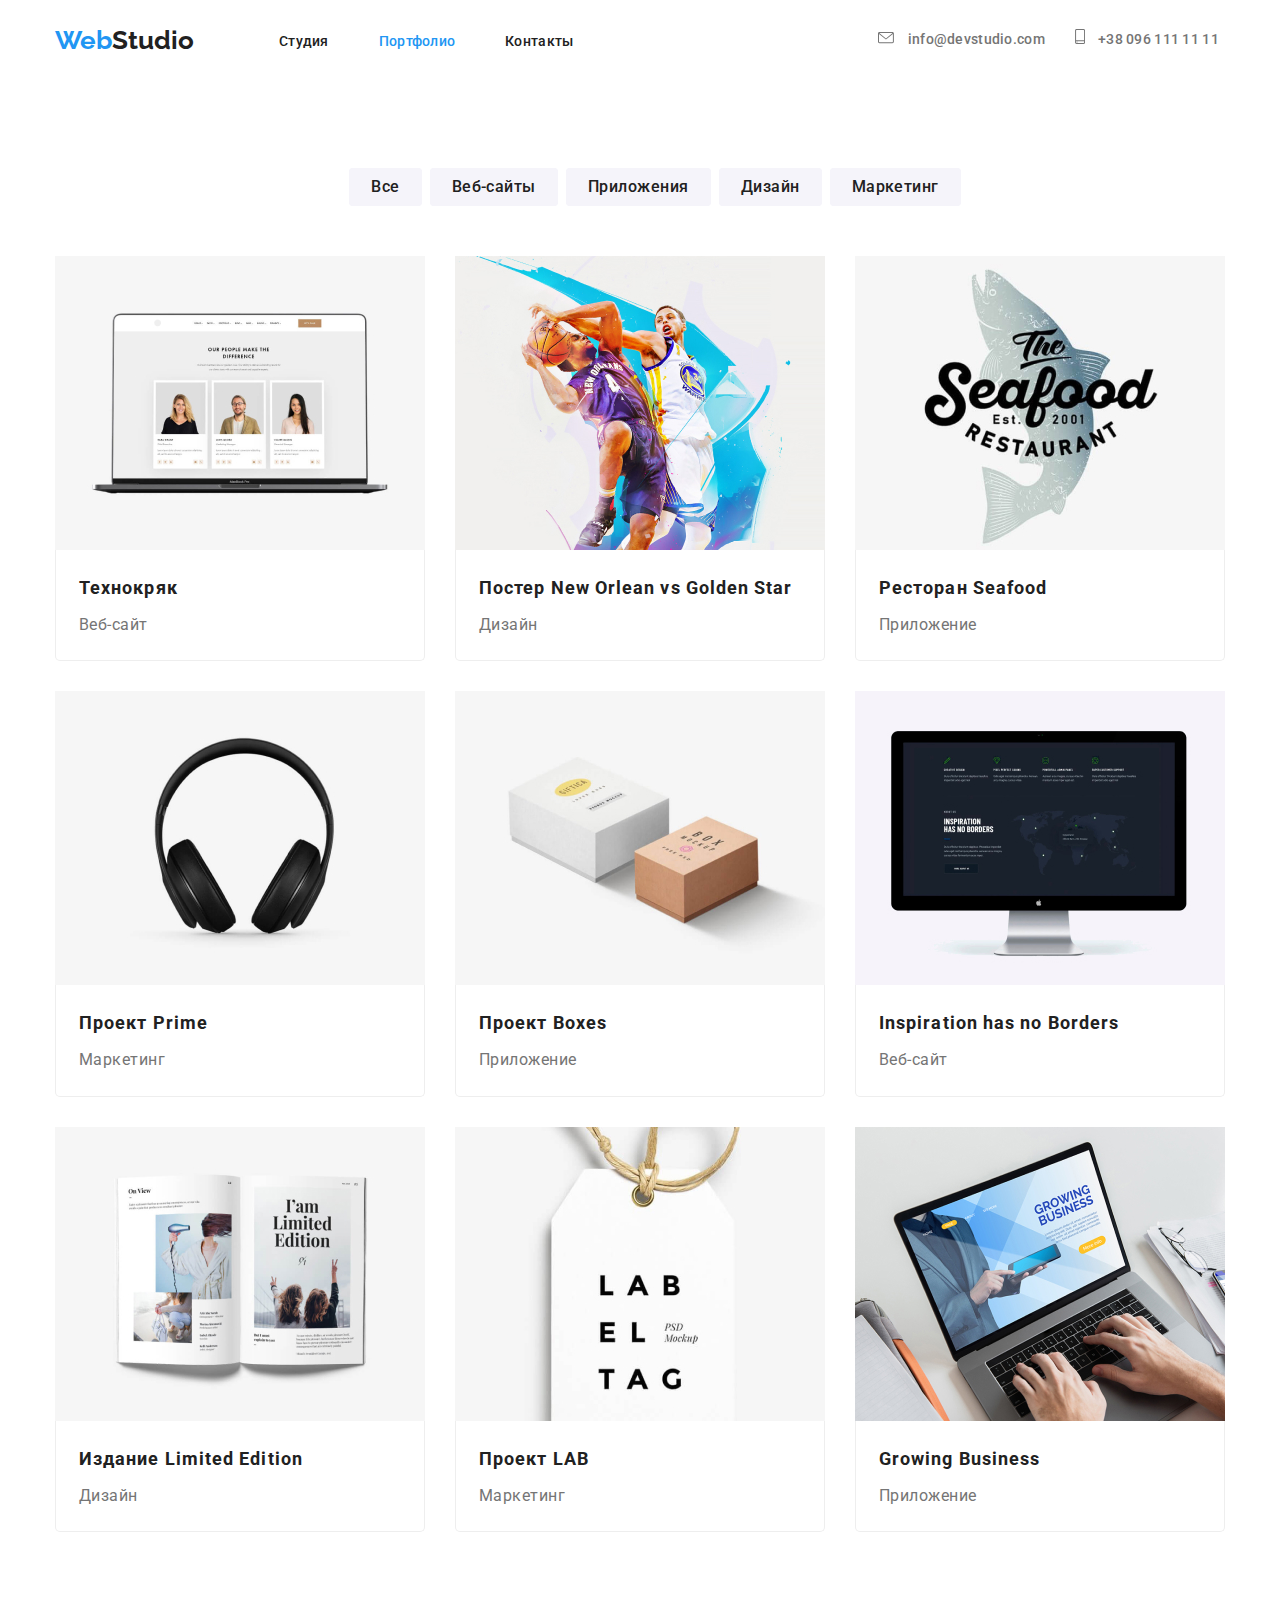
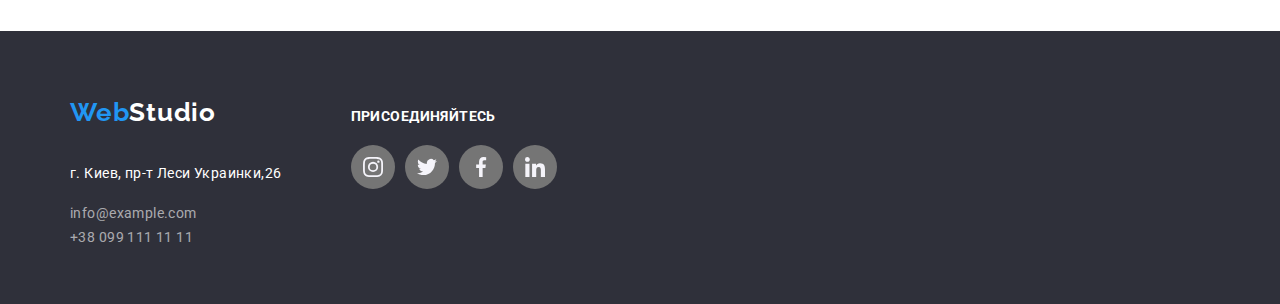
==== portfolio.html @ e66b0deb "Add files via upload" ====
<!DOCTYPE html>
<html lang="ru">
  <head>
    <meta charset="UTF-8" />
    <link rel="stylesheet" href="css/normalise.css" />
    <link rel="stylesheet" href="./css/style.css" />
    <meta name="viewport" content="width=device-width, initial-scale=1.0" />
    <title>WebStudio</title>
    <link
      href="https://fonts.googleapis.com/css2?family=Raleway:wght@700&family=Roboto:wght@500;700;900&display=swap"
      rel="stylesheet"
    />
  </head>

  <body>
    <header class="header container">
      <a class="logo" href="/"> <span class="web">Web</span>Studio </a>
      <nav>
        <ul class="nav-list-items">
          <li class="nav-element-1">
            <a class="nav-list" href="./index.html">Студия</a>
          </li>
          <li class="nav-element-2">
            <a class="nav-list-1" href="./portfolio.html">Портфолио</a>
          </li>
          <li class="nav-element-3">
            <a class="nav-list" href="">Контакты</a>
          </li>
        </ul>
      </nav>
      <ul class="contacts">
        <li class="contacts-element-1">
          <a class="info icon-mail" href="">
            <svg class="icon-mail" width="16" height="12">
              <use href="./images/sprite.svg#icon-mail"></use>
            </svg>
            info@devstudio.com</a
          >
        </li>
        <li class="contacts-element-2">
          <a class="info icon-smartphone" href="">
            <svg class="icon-smartphone" width="10" height="15">
              <use href="./images/sprite.svg#icon-smartphone"></use>
            </svg>
            +38 096 111 11 11</a
          >
        </li>
      </ul>
    </header>
    <main>
      <section class="section-portfolio">
        <div class="container-gallery">
          <h1 hidden>Галерея работ</h1>
          <ul class="filter-button-container">
            <li class="filter-button-item">
              <button class="filter-button" type="button">Все</button>
            </li>
            <li class="filter-button-item">
              <button class="filter-button" type="button">Веб-сайты</button>
            </li>
            <li class="filter-button-item">
              <button class="filter-button" type="button">Приложения</button>
            </li>
            <li class="filter-button-item">
              <button class="filter-button" type="button">Дизайн</button>
            </li>
            <li class="filter-button-item">
              <button class="filter-button" type="button">Маркетинг</button>
            </li>
          </ul>
          <ul class="gallery-list">
            <li class="list-work-item">
              <div class="img-gallery">
                <a class="link-work-element" href="">
                  <img
                    class="img-work-element"
                    src="./images-2/port-0.jpg"
                    alt="Технокряк"
                    width="370"
                  />
                  <div class="gallery-element">
                    <h2 class="list-work-name">Технокряк</h2>
                    <p class="list-work-type">Веб-сайт</p>
                  </div>
                </a>
              </div>

              <!--<p class="list-work-text">
                      Технокряк это современная площадка распространения
                      коронавируса. Компании используют эту платформу для
                      цифрового шпионажа и атак на защищённые сервера
                      конкурентов.
                    </p>-->
            </li>
            <li class="list-work-item">
              <div class="img-gallery">
                <a class="link-work-element" href="">
                  <img
                    class="img-work-element"
                    src="./images-2/port-1.jpg"
                    alt="Постер New Orlean vs Golden Star"
                    width="370"
                    height="294"
                  />
                  <div class="gallery-element">
                    <h2 class="list-work-name">
                      Постер New Orlean vs Golden Star
                    </h2>
                    <p class="list-work-type">Дизайн</p>
                  </div>
                </a>
              </div>
            </li>
            <li class="list-work-item">
              <div class="img-gallery">
                <a class="link-work-element" href="">
                  <img
                    class="img-work-element"
                    src="./images-2/port-2.jpg"
                    alt="Ресторан Seafood"
                    width="370"
                  />
                  <div class="gallery-element">
                    <h2 class="list-work-name">Ресторан Seafood</h2>
                    <p class="list-work-type">Приложение</p>
                  </div>
                </a>
              </div>
            </li>
            <li class="list-work-item">
              <div class="img-gallery">
                <a class="link-work-element" href="">
                  <img
                    class="img-work-element"
                    src="./images-2/port-3.jpg"
                    alt="Проект Prime"
                    width="370"
                  />
                  <div class="gallery-element">
                    <h2 class="list-work-name">Проект Prime</h2>
                    <p class="list-work-type">Маркетинг</p>
                  </div>
                </a>
              </div>
            </li>
            <li class="list-work-item">
              <div class="img-gallery">
                <a class="link-work-element" href="">
                  <img
                    class="img-work-element"
                    src="./images-2/port-4.jpg"
                    alt="Проект Boxes"
                    width="370"
                  />
                  <div class="gallery-element">
                    <h2 class="list-work-name">Проект Boxes</h2>
                    <p class="list-work-type">Приложение</p>
                  </div>
                </a>
              </div>
            </li>
            <li class="list-work-item">
              <div class="img-gallery">
                <a class="link-work-element" href="">
                  <img
                    class="img-work-element"
                    src="./images-2/port-5.jpg"
                    alt="Inspiration has no Borders"
                    width="370"
                  />
                  <div class="gallery-element">
                    <h2 class="list-work-name" lang="en">
                      Inspiration has no Borders
                    </h2>
                    <p class="list-work-type">Веб-сайт</p>
                  </div>
                </a>
              </div>
            </li>
            <li class="list-work-item">
              <div class="img-gallery">
                <a class="link-work-element" href="">
                  <img
                    class="img-work-element"
                    src="./images-2/port-6.jpg"
                    alt="Издание Limited Edition"
                    width="370"
                  />
                  <div class="gallery-element">
                    <h2 class="list-work-name">Издание Limited Edition</h2>
                    <p class="list-work-type">Дизайн</p>
                  </div>
                </a>
              </div>
            </li>
            <li class="list-work-item">
              <div class="img-gallery">
                <a class="link-work-element" href="">
                  <img
                    class="img-work-element"
                    src="./images-2/port-7.jpg"
                    alt="Проект LAB"
                    width="370"
                  />
                  <div class="gallery-element">
                    <h2 class="list-work-name">Проект LAB</h2>
                    <p class="list-work-type">Маркетинг</p>
                  </div>
                </a>
              </div>
            </li>
            <li class="list-work-item">
              <div class="img-gallery">
                <a class="link-work-element" href="">
                  <img
                    class="img-work-element"
                    src="./images-2/port-8.jpg"
                    alt="Growing Business"
                    width="370"
                  />
                  <div class="gallery-element">
                    <h2 class="list-work-name" lang="en">Growing Business</h2>
                    <p class="list-work-type">Приложение</p>
                  </div>
                </a>
              </div>
            </li>
          </ul>
        </div>
      </section>
    </main>
    <footer class="background-footer">
      <div class="container-footer">
        <div class="address-item">
          <a class="logo-2" href="./index.html">
            <span class="web">Web</span>Studio
          </a>
          <address class="address-block">
            <p class="address">г. Киев, пр-т Леси Украинки,26</p>
            <ul class="contacts-footer-conteiner">
              <li><a class="contacts" href=""> info@example.com</a></li>
              <li><a class="contacts" href=""> +38 099 111 11 11</a></li>
            </ul>
          </address>
        </div>
        <div class="social-link-container">
          <b class="join-in">Присоединяйтесь</b>
          <!--Hero секция-->
          <ul class="social-link-list">
            <li class="active-social-link-footer">
              <a
                class="footer-social-link"
                href=""
                aria-label="Ссылка на Instagram"
              >
                <svg class="icon-footer">
                  <use href="./images/sprite.svg#icon-instagram"></use>
                </svg>
              </a>
            </li>
            <li class="active-social-link-footer">
              <a
                class="footer-social-link"
                href=""
                aria-label="Ссылка на Twitter"
              >
                <svg class="icon-footer">
                  <use href="./images/sprite.svg#icon-twitter"></use>
                </svg>
              </a>
            </li>
            <li class="active-social-link-footer">
              <a
                class="footer-social-link"
                href=""
                aria-label="Ссылка на Facebook"
              >
                <svg class="icon-footer">
                  <use href="./images/sprite.svg#icon-facebook"></use>
                </svg>
              </a>
            </li>
            <li class="active-social-link-footer">
              <a
                class="footer-social-link"
                href=""
                aria-label="Ссылка на LinkedIn"
                ><svg class="icon-footer">
                  <use href="./images/sprite.svg#icon-linkedin"></use>
                </svg>
              </a>
            </li>
          </ul>
        </div>
      </div>
    </footer>
  </body>
</html>
---- css/normalise.css ----
/ *! normalize.css v8.0.1 | MIT Лицензия | github.com/necolas/normalize.css * /

/ * Документ
   ================================================== ======================== * /

/ **
 * 1. Исправьте высоту строки во всех браузерах.
 * 2. Запрет на изменение размера шрифта после изменения ориентации в iOS.
 * /

html {
  высота строки: 1,15; / * 1 * /
  -webkit-text-size-Adjust: 100%; / * 2 * /
}

/ * Разделы
   ================================================== ======================== * /

/ **
 * Удалите поля во всех браузерах.
 * /

тело {
  поле: 0;
}

/ **
 * Визуально отображать элемент `main` в IE.
 * /

основной {
  дисплей: блок;
}

/ **
 * Исправьте размер шрифта и поля для элементов `h1` в разделе` и
 контексты * article` в Chrome, Firefox и Safari.
 * /

h1 {
  размер шрифта: 2em;
  маржа: 0,67em 0;
}

/ * Группировка контента
   ================================================== ======================== * /

/ **
 * 1. Добавьте правильный размер окна в Firefox.
 * 2. Показать переполнение в Edge и IE.
 * /

час {
  размер блока: блок содержимого; / * 1 * /
  высота: 0; / * 1 * /
  переполнение: видимое; / * 2 * /
}

/ **
 * 1. Исправьте наследование и масштабирование размера шрифта во всех браузерах.
 * 2. Исправьте нечетный размер шрифта `em` во всех браузерах.
 * /

до {
  семейство шрифтов: monospace, monospace; / * 1 * /
  размер шрифта: 1em; / * 2 * /
}

/ * Семантика текстового уровня
   ================================================== ======================== * /

/ **
 * Удалить серый фон на активных ссылках в IE 10.
 * /

{
  цвет фона: прозрачный;
}

/ **
 * 1. Снимите нижнюю границу в Chrome 57-
 * 2. Добавьте правильное оформление текста в Chrome, Edge, IE, Opera и Safari.
 * /

abbr [title] {
  граница снизу: нет; / * 1 * /
  текстовое оформление: подчеркивание; / * 2 * /
  текстовое оформление: подчеркнуто пунктирной; / * 2 * /
}

/ **
 * Добавьте правильный вес шрифта в Chrome, Edge и Safari.
 * /

б,
сильный {
  Вес шрифта: смелее;
}

/ **
 * 1. Исправьте наследование и масштабирование размера шрифта во всех браузерах.
 * 2. Исправьте нечетный размер шрифта `em` во всех браузерах.
 * /

код,
KBD,
образец {
  семейство шрифтов: monospace, monospace; / * 1 * /
  размер шрифта: 1em; / * 2 * /
}

/ **
 * Добавьте правильный размер шрифта во всех браузерах.
 * /

маленький {
  размер шрифта: 80%;
}

/ **
 * Не допускайте, чтобы элементы `sub` и` sup` влияли на высоту строки в
 * все браузеры.
 * /

к югу,
sup {
  размер шрифта: 75%;
  высота строки: 0;
  положение: относительное;
  выравнивание по вертикали: базовая линия;
}

sub {
  низ: -0,25ем;
}

sup {
  верх: -0,5em;
}

/ * Встроенный контент
   ================================================== ======================== * /

/ **
 * Убрать границу с изображениями внутри ссылок в IE 10.
 * /

img {
  стиль границы: нет;
}

/ * Формы
   ================================================== ======================== * /

/ **
 * 1. Изменить стили шрифта во всех браузерах.
 * 2. Удалите поля в Firefox и Safari.
 * /

кнопка,
вход,
OPTGROUP,
Выбрать,
textarea {
  семейство шрифтов: наследовать; / * 1 * /
  размер шрифта: 100%; / * 1 * /
  высота строки: 1,15; / * 1 * /
  поле: 0; / * 2 * /
}

/ **
 * Показать переполнение в IE.
 * 1. Показать переполнение в Edge.
 * /

кнопка,
вход {/ * 1 * /
  переполнение: видимое;
}

/ **
 * Убрать наследование преобразования текста в Edge, Firefox и IE.
 * 1. Убрать наследование преобразования текста в Firefox.
 * /

кнопка,
выберите {/ * 1 * /
  преобразование текста: нет;
}

/ **
 * Исправьте невозможность стилизовать кликабельные типы в iOS и Safari.
 * /

кнопка,
[Тип = "кнопка"],
[Тип = "сброс"],
[type = "submit"] {
  -webkit-внешний вид: кнопка;
}

/ **
 * Удалите внутреннюю границу и отступы в Firefox.
 * /

Кнопка :: - Мос-фокус-внутренний,
[Тип = "кнопка"] :: - Мос-фокус-внутренний,
[Тип = "сброс"] :: - Мос-фокус-внутренний,
[type = "submit"] :: - moz-focus-inner {
  стиль границы: нет;
  отступы: 0;
}

/ **
 * Восстановите стили фокуса, не заданные предыдущим правилом.
 * /

Кнопка: -moz-focusring,
[Тип = "кнопка"]: - Мос-focusring,
[Тип = "сброс"]: - Мос-focusring,
[type = "submit"]: - moz-focusring {
  контур: 1px пунктирный ButtonText;
}

/ **
 * Исправьте отступы в Firefox.
 * /

fieldset {
  набивка: 0,35em 0,75em 0,625em;
}

/ **
 * 1. Исправьте перенос текста в Edge и IE.
 * 2. Исправьте наследование цвета от элементов `fieldset` в IE.
 * 3. Удалите отступы, чтобы разработчики не были пойманы, когда они обнуляют
 * `fieldset` элементы во всех браузерах.
 * /

легенда {
  размер коробки: бордюр; / * 1 * /
  цвет: наследовать; / * 2 * /
  дисплей: стол; / * 1 * /
  максимальная ширина: 100%; / * 1 * /
  отступы: 0; / * 3 * /
  пустое пространство: нормальное; / * 1 * /
}

/ **
 * Добавьте правильное вертикальное выравнивание в Chrome, Firefox и Opera.
 * /

прогресс {
  выравнивание по вертикали: базовая линия;
}

/ **
 * Удалите вертикальную полосу прокрутки по умолчанию в IE 10+.
 * /

textarea {
  переполнение: авто;
}

/ **
 * 1. Добавьте правильный размер окна в IE 10.
 * 2. Удалите отступы в IE 10.
 * /

[Тип = "флажок"],
[type = "radio"] {
  размер коробки: бордюр; / * 1 * /
  отступы: 0; / * 2 * /
}

/ **
 * Исправьте стиль курсора кнопок увеличения и уменьшения в Chrome.
 * /

[= Типа "число"] :: - WebKit-внутренн-спин-кнопка,
[type = "number"] :: - webkit-external-spin-button {
  высота: авто;
}

/ **
 * 1. Исправьте странный вид в Chrome и Safari.
 * 2. Исправьте стиль контура в Safari.
 * /

[type = "search"] {
  -webkit-внешний вид: текстовое поле; / * 1 * /
  смещение контура: -2px; / * 2 * /
}

/ **
 * Удалите внутренние отступы в Chrome и Safari на macOS.
 * /

[type = "search"] :: - webkit-search-украшение {
  внешний вид: нет;
}

/ **
 * 1. Исправьте невозможность стилизовать кликабельные типы в iOS и Safari.
 * 2. Измените свойства шрифта на «наследовать» в Safari.
 * /

:: - webkit-file-upload-button {
  -webkit-внешний вид: кнопка; / * 1 * /
  шрифт: наследовать; / * 2 * /
}

/ * Интерактивный
   ================================================== ======================== * /

/ *
 * Добавьте правильное отображение в Edge, IE 10+ и Firefox.
 * /

подробности {
  дисплей: блок;
}

/ *
 * Добавьте правильный дисплей во всех браузерах.
 * /

резюме {
  дисплей: элемент списка;
}

/ * Разное
   ================================================== ======================== * /

/ **
 * Добавьте правильный дисплей в IE 10+.
 * /

шаблон {
  дисплей: нет;
}

/ **
 * Добавьте правильный дисплей в IE 10.
 * /

[скрыто] {
  дисплей: нет;
}
---- css/style.css ----
/*main styles*/
:root {
  --primary-text-color: #757575;
  --primary-title-color: #212121;
  --accent-color: #2196f3;
  --primary-white-color: #ffffff;
  --footer-background-color: #2f303a;
  --secondary-white-color: #f5f4fa;
}
html {
  box-sizing: border-box;
}
*,
*::before,
*::after {
  box-sizing: border-box;
}
body {
  background-color: var(--primary-white-color);
  color: var(--primary-text-color);
  font-family: Roboto, sans-serif;
  margin-top: 0px;
  margin-left: 0px;
  margin-right: 0px;
  margin-bottom: 0px;
}
.header {
  align-items: center;
  height: 80px;
}
.info.icon-mail {
  padding: 0px;
  border: none;
  color: var(--primary-text-color);
  margin-right: 0px;
}
.icon-mail {
  fill: currentColor;
  margin-right: 10px;
}
.info:hover,
:focus {
  color: var(--accent-color);
}
.info.icon-smartphone {
  padding: 0px;
  border: none;
  color: var(--primary-text-color);
  margin-right: 0px;
}
.icon-smartphone {
  fill: currentColor;
  margin-right: 10px;
}
.container {
  margin-left: auto;
  margin-right: auto;
  padding-left: 15px;
  padding-right: 15px;
  display: flex;
  width: 1200px;
}
a {
  text-decoration: none;
}
h1,
h2 {
  font-style: normal;
  font-weight: bold;
}
.logo:hover {
  color: var(--accent-color);
}
.logo:focus {
  background-color: var(--primary-white-color);
  color: var(--accent-color);
}
.list {
  list-style: none;
}
.head-container {
  display: flex;
  height: 80px;
  justify-content: space-between;
}
.container-1 {
  display: flex;
  box-sizing: 294px;
  padding-left: 0px;
  padding-right: 0px;
  box-sizing: border-box;
  margin-left: auto;
  margin-right: auto;
}

.logo {
  font-family: Raleway;
  font-weight: bold;
  font-size: 26px;
  line-height: 1.19;
  color: var(--primary-title-color);
  margin-right: 85px;
}
.web {
  color: #2196f3;
}
ul {
  list-style: none;
}
.nav-element-1,
.nav-element-2,
.nav-element-3 {
  display: inline-block;
}
.nav-element-1,
.nav-element-2 {
  margin-right: 50px;
}
.nav-list {
  font-weight: 500;
  font-size: 14px;
  line-height: 1.14;
  letter-spacing: 0.02em;
  color: var(--primary-title-color);
}
.nav-list:hover {
  color: var(--accent-color);
}
.nav-list:focus {
  background-color: #ffffff;
  color: var(--accent-color);
}
.nav-list-1:hover {
  color: var(--accent-color);
}
.nav-list-1:focus {
  background-color: #ffffff;
  color: var(--accent-color);
}
.nav-list-1,
.nav-list-2 {
  font-weight: 500;
  font-size: 14px;
  line-height: 1.14;
  letter-spacing: 0.02em;
  color: var(--accent-color);
}
.nav-list-items {
  padding: 0px;
  margin-right: 305px;
  display: flex;
}
.contacts {
  margin-top: 0px;
  margin-bottom: 0px;
  padding: 0px;
  display: flex;
  flex-wrap: nowrap;
}
.contacts-element-1,
.contacts-element-2 {
  display: inline-block;
}
.contacts-element-1 {
  margin-right: 30px;
}

.info {
  font-weight: 500;
  font-style: normal;
  font-size: 14px;
  line-height: 0.9;
  letter-spacing: 0.02em;
  color: var(--primary-text-color);
}
.info:hover {
  color: var(--accent-color);
}
.info:focus {
  background-color: #ffffff;
  color: var(--accent-color);
}

.container-1 {
  display: flex;
  flex-direction: column;
  align-items: center;
}
.section-1 {
  max-width: 1600px;
  height: 600px;
  margin-left: auto;
  margin-right: auto;
  background-image: linear-gradient(
      rgba(47, 48, 58, 0.8),
      rgba(47, 48, 58, 0.8)
    ),
    url("../images/background-index-img.jpg");
  background-repeat: no-repeat;
  background-position: center;
  background-size: cover;
}
.container-1 {
  width: 1200px;
  padding-left: 15px;
  padding-right: 15px;
  margin-left: auto;
  margin-right: auto;
  padding-bottom: 200px;
  padding-top: 200px;
}
.section-2 {
  padding-top: 94px;
}

.advantages-style {
  width: 1200px;
  padding-left: 15px;
  padding-right: 15px;
  display: flex;
  justify-content: center;
  margin-left: auto;
  margin-right: auto;
  margin-top: 0px;
  margin-bottom: 0px;
}
.advantages-style li h3::before {
  content: "";
  display: block;
  width: 270px;
  height: 120px;
  background-color: var(--secondary-white-color);
  background-position: center;
  background-repeat: no-repeat;
  border-radius: 4px;
  margin-bottom: 30px;
}
.advantages-card {
  width: 270px;
  display: inline-block;
  margin-top: 0px;
  margin-bottom: 0px;
}

.advantages-card:not(:last-child) {
  margin-right: 30px;
}
.icon-antena::before {
  background-image: url(../images/antenna_1.svg);
}
.icon-clock::before {
  background-image: url(../images/clock_1.svg);
}
.icon-diagrama::before {
  background-image: url(../images/diagram_1.svg);
}
.icon-astronaut::before {
  background-image: url(../images/astronaut_1.svg);
}
.index-title {
  color: var(--primary-white-color);
  font-weight: 900;
  font-size: 44px;
  line-height: 1.36;
  text-align: center;
  letter-spacing: 0.06em;
  text-transform: uppercase;
  margin-bottom: 30px;
  margin-top: 0px;
}
.link-services {
  background-color: var(--accent-color);
  min-width: 200px;
  min-height: 50px;
  box-shadow: 0px 4px 4px rgba(0, 0, 0, 0.15);
  border-radius: 4px;
  color: var(--primary-white-color);
  text-align: center;
  letter-spacing: 0.06em;
  line-height: 1.87;
  font-size: 16px;
  font-weight: 700;
  padding-top: 10px;
}

.h3-advantages {
  font-size: 14px;
  line-height: 1.14;
  letter-spacing: 0.03em;
  text-transform: uppercase;
  color: var(--primary-title-color);
  margin-top: 0px;
  margin-bottom: 10px;
}
.about-advantages {
  font-size: 14px;
  line-height: 1.71;
  letter-spacing: 0.03em;
  margin-top: 0px;
  margin-bottom: 0px;
}
.advantages {
  width: 270px;
  align-items: center;
  padding-left: 0px;
  padding-right: 0px;
  padding-top: 0px;
}
.img-advantages {
  width: 70px;
}
.img {
  display: block;
}

.section-3 {
  padding-top: 94px;
  padding-bottom: 94px;
}

.container-3 {
  width: 1200px;
  padding-left: 15px;
  padding-right: 15px;
  margin-left: auto;
  margin-right: auto;
}

.main-info {
  font-weight: 700;
  font-size: 36px;
  line-height: 1.17;
  text-align: center;
  letter-spacing: 0.03em;
  color: var(--primary-title-color);
  width: 1200px;
  margin-top: 0px;
  margin-bottom: 0px;
  padding-bottom: 50px;
}

.main-style {
  margin-left: auto;
  margin-right: 0px;
  width: 1200px;
  padding-left: 15px;
  padding-right: 15px;
  display: flex;
  position: relative;
  margin-top: 0px;
  margin-bottom: 0px;
}
.container-4 {
  padding-top: 94px;
  padding-bottom: 94px;
  width: 1200px;
  padding-left: 15px;
  padding-right: 15px;
  margin-left: auto;
  margin-right: auto;
  display: flex;
  flex-direction: column;
}
.container-4 .team-item-container:not(:last-child) {
  margin-right: 30px;
}
.section-4 {
  background-color: var(--secondary-white-color);
}
.main-style {
  display: flex;
}
.team-item-container {
  width: 270px;
  display: inline-block;
  box-shadow: 0px 2px 1px rgba(0, 0, 0, 0.2), 0px 1px 1px rgba(0, 0, 0, 0.14),
    0px 1px 3px rgba(0, 0, 0, 0.12);
  border-radius: 0px 0px 4px 4px;
  background-color: var(--primary-white-color);
}
.team-item-container-images {
  margin-bottom: 30px;
}
.img-team-social-element {
  display: block;
  max-width: 100%;
  height: auto;
  margin-top: 28px;
  margin-bottom: 36px;
}
.main-services-1 {
  font-size: 14px;
  line-height: 1.14;
  text-align: center;
  letter-spacing: 0.03em;
  text-transform: uppercase;
  color: var(--primary-white-color);
  background: rgba(47, 48, 58, 0.8);
  padding-bottom: 14px;
  padding-top: 14px;
  margin-top: 0px;
  margin-bottom: 0px;
  display: block;
  height: 70px;
  background-repeat: no-repeat;
  background-position: center;
  background-size: cover;
  margin-left: auto;
  margin-right: auto;
  background-image: linear-gradient(
      rgba(47, 48, 58, 0.8),
      rgba(47, 48, 58, 0.8)
    ),
    url("../images/designer.jpg");
}
.main-services-2 {
  font-size: 14px;
  line-height: 1.14;
  text-align: center;
  letter-spacing: 0.03em;
  text-transform: uppercase;
  color: var(--primary-white-color);
  background: rgba(47, 48, 58, 0.8);
  padding-bottom: 14px;
  padding-top: 14px;
  margin-top: 0px;
  margin-bottom: 0px;
  height: 70px;
  background-repeat: no-repeat;
  background-position: center;
  background-size: cover;
  margin-left: auto;
  margin-right: auto;
  background-image: linear-gradient(
      rgba(47, 48, 58, 0.8),
      rgba(47, 48, 58, 0.8)
    ),
    url("../images/mobile_app.jpg");
}
.main-services-3 {
  font-size: 14px;
  line-height: 1.14;
  text-align: center;
  letter-spacing: 0.03em;
  text-transform: uppercase;
  color: var(--primary-white-color);
  background: rgba(47, 48, 58, 0.8);
  padding-bottom: 14px;
  padding-top: 14px;
  margin-top: 0px;
  margin-bottom: 0px;
  height: 70px;
  background-repeat: no-repeat;
  background-position: center;
  background-size: cover;
  margin-left: auto;
  margin-right: auto;
  background-image: linear-gradient(
      rgba(47, 48, 58, 0.8),
      rgba(47, 48, 58, 0.8)
    ),
    url("../images/desktop_app.jpg");
}
.main-services-list:not(:last-child) {
  margin-right: 30px;
}

.section-4 .main-style {
  display: flex;
  position: relative;
}
.team {
  font-size: 16px;
  line-height: 1.19;
  text-align: center;
  letter-spacing: 0.03em;
  color: var(--primary-title-color);
  font-weight: 500;
  margin-top: 0px;
  margin-bottom: 10px;
}
.position-team {
  font-size: 16px;
  line-height: 1.19;
  text-align: center;
  letter-spacing: 0.03em;
  color: var(--primary-text-color);
  margin-top: 0px;
  margin-bottom: 0px;
}
.list-social-network {
  display: flex;
  padding-right: 32px;
  padding-left: 32px;
  justify-content: space-evenly;
}
.active-social-link:hover {
  background-color: var(--accent-color);
  color: var(--primary-white-color);
}
.active-social-link:focus {
  background-color: var(--accent-color);
  color: var(--primary-white-color);
}

.logo-client {
  display: flex;
  justify-content: center;
  align-items: center;
  width: 170px;
  height: 90px;
  border: 1px solid #afb1b8;
  border-radius: 4px;
  color: var(--primary-text-color);
}
.logo-client:hover {
  color: var(--accent-color);
  border-color: var(--accent-color);
}
.logo-client:focus {
  background-color: var(--primary-white-color);
  color: var(--accent-color);
  border-color: var(--accent-color);
}
.section-5 {
  padding-top: 94px;
  padding-bottom: 88px;
}
.clients-container {
  width: 1170px;
  padding-left: 15px;
  padding-right: 15px;
  margin-left: auto;
  margin-right: auto;
}
.list-clients {
  display: flex;
  justify-content: center;
  margin: 0px;
  width: 1200px;
  padding-right: 15px;
  padding-left: 15px;
}
.icon {
  fill: currentColor;
}
.icon:hover {
  color: var(--accent-color);
}
.client-item:not(:last-child) {
  margin-right: 30px;
}
.list-social-network {
  margin-top: 16px;
  margin-bottom: 24px;
}
.list-social-network a {
  display: flex;
  justify-content: center;
  align-items: center;
  width: 44px;
  height: 44px;
  border-radius: 50%;
  color: var(--primary-text-color);
}
.list-social-network svg {
  width: 20px;
  height: 20px;
  fill: currentColor;
}
.social-link-container {
  padding-top: 72px;
}
.address {
  font-family: Roboto;
  font-style: normal;
  font-weight: normal;
  font-size: 14px;
  line-height: 1.71;
  letter-spacing: 0.03em;
  color: var(--primary-white-color);
  margin-bottom: 0px;
}
.address-item {
  flex-direction: column;
  justify-content: space-around;
  margin-right: 69px;
  margin-top: 66px;
  margin-bottom: 54px;
}
.background-footer {
  background-color: #2f303a;
}
.container-footer {
  width: 1170px;
  padding-right: 15px;
  padding-left: 15px;
  margin-right: auto;
  margin-left: auto;
  display: flex;
  align-items: baseline;
}
.address-block {
  margin-top: 20px;
  align-content: space-between;
}
.logo-2 {
  font-family: Raleway;
  font-weight: bold;
  font-size: 26px;
  line-height: 1.19;
  letter-spacing: 0.03em;
  color: var(--primary-white-color);
}
.logo-2:hover {
  background-color: var(--footer-background-color);
  color: var(--accent-color);
}
.logo-2:focus {
  background-color: var(--footer-background-color);
  color: var(--accent-color);
}
.contacts-footer-conteiner {
  padding-left: 0px;
  margin-bottom: 0px;
}

.active-social-link:hover,
:focus {
  color: var(--primary-white-color);
  background-color: var(--accent-color);
}
.social-link-list {
  display: flex;
  justify-content: center;
  align-items: center;
  padding: 0px;
  width: 206px;
  height: 44px;
}
.icon-footer {
  display: flex;
  justify-content: center;
  align-items: center;
}
.footer-social-link {
  width: 44px;
  height: 44px;
  border-radius: 50%;
  color: var(--secondary-white-color);
  background-color: var(--primary-text-color);
  display: flex;
  justify-content: center;
  align-items: center;
}
.footer-social-link:hover,
:focus {
  background-color: var(--accent-color);
  color: var(--primary-white-color);
}
.active-social-link-footer:not(:last-child) {
  margin-right: 10px;
}
.social-link-list svg {
  width: 20px;
  height: 20px;
  fill: currentColor;
}
.contacts {
  font-family: Roboto;
  font-style: normal;
  font-weight: normal;
  font-size: 14px;
  line-height: 1.71;
  letter-spacing: 0.03em;
  color: rgba(255, 255, 255, 0.6);
}
.contacts:hover {
  color: var(--accent-color);
}
.contacts:focus {
  background-color: var(--footer-background-color);
  color: var(--accent-color);
}
.social-link-container {
  margin-top: 78px;
  margin-bottom: 94px;
  padding-top: 0px;
}
.join-in {
  display: block;
  font-size: 14px;
  line-height: 1.14;
  letter-spacing: 0.03em;
  text-transform: uppercase;
  color: var(--primary-white-color);
  margin-bottom: 20px;
}
.filter-button {
  font-family: Roboto;
  font-style: normal;
  font-weight: 500;
  font-size: 16px;
  line-height: 1.63;
  text-align: center;
  letter-spacing: 0.03em;
  background-color: #f5f4fa;
  color: var(--primary-title-color);
  border: 0px;
  padding-bottom: 6px;
  padding-top: 6px;
  padding-left: 22px;
  padding-right: 22px;
  border-radius: 4px;
}
.filter-button-container {
  display: flex;
  justify-content: center;
  width: 1200px;
  padding-top: 0px;
  padding-bottom: 50px;
  margin-left: 0px;
  margin-right: 0px;
  margin-top: 0px;
  margin-bottom: 0px;
  padding-left: 0px;
}
.filter-button-item {
  background-color: var(--secondary-white-color);
  border-radius: 4px;
}

.filter-button-item:not(:last-child) {
  margin-right: 8px;
}

.filter-button:hover,
:focus {
  color: var(--primary-white-color);
  background-color: var(--accent-color);
  box-shadow: 0px 3px 1px rgba(0, 0, 0, 0.1), 0px 1px 2px rgba(0, 0, 0, 0.08),
    0px 2px 2px rgba(0, 0, 0, 0.12);
}
.list-work-name {
  font-size: 18px;
  line-height: 2;
  letter-spacing: 0.06em;
  color: var(--primary-title-color);
  margin-top: 0px;
  margin-bottom: 4px;
}
.list-work-type {
  font-size: 16px;
  line-height: 1.9;
  letter-spacing: 0.03em;
  color: var(--primary-text-color);
  margin-bottom: 0px;
  margin-top: 0px;
}
.list-work-text {
  font-style: normal;
  font-weight: normal;
  font-size: 18px;
  line-height: 1.55;
  letter-spacing: 0.03em;
  color: #ffffff;
}
.container-gallery {
  width: 1200px;
  padding-left: 15px;
  padding-right: 15px;
  margin-left: auto;
  margin-right: auto;
  margin-top: 0px;
  margin-bottom: 0px;
  padding-top: 88px;
  padding-bottom: 99px;
}

.list-work-element {
  width: 370px;
  margin: 15px;
  display: block;
}
.list-work-item:nth-child(3n) {
  margin-right: 0px;
}

.list-work-item {
  display: inline-block;
  width: 370px;
  margin-right: 30px;
  margin-bottom: 30px;
}
.list-work-item:hover,
:focus {
  box-shadow: 0px 1px 1px rgba(0, 0, 0, 0.12), 0px 4px 4px rgba(0, 0, 0, 0.06),
    1px 4px 6px rgba(0, 0, 0, 0.16);
}
.list-work-item:nth-last-child(-n + 3) {
  margin-bottom: 0px;
}
.gallery-element {
  border-right: 1px solid #eeeeee;
  border-left: 1px solid #eeeeee;
  border-bottom: 1px solid #eeeeee;
  box-sizing: border-box;
  border-bottom-left-radius: 5px;
  border-bottom-right-radius: 5px;
  width: 370px;
  padding-left: 23px;
  padding-right: 23px;
  padding-top: 20px;
  padding-bottom: 20px;
}
.gallery-list {
  margin-top: 0px;
  margin-bottom: 0px;
  margin-right: 0px;
  margin-left: 0px;
  display: flex;
  flex-wrap: wrap;
  padding-left: 0px;
  display: flex;
  flex-wrap: wrap;
  padding-top: 0px;
}
.img-gallery {
  margin-right: 0px;
  width: 370px;
}
.img-work-element {
  display: block;
  max-width: 100%;
  height: auto;
}

/*.img-social-footer {
  display: block;
  width: 20px;
  height: 20px;
  margin-top: 0px;
  margin-bottom: 0px;
}
.footer-social-link {
  display: inline-block;
  width: 44px;
  height: 44px;
  background-color: rgba(255, 255, 255, 0.1);
  border-radius: 50%;
  background-repeat: no-repeat;
  background-position: center;
}
.insta-footer {
  background-image: url(../images/instagram-11.svg);
}
.twitter-footer {
  background-image: url(../images/twitter-11.svg);
}
.facebook-footer {
  background-image: url(../images/facebook-11.svg);
}
.linkedin-footer {
  background-image: url(../images/linkedin-11.svg);
}*/
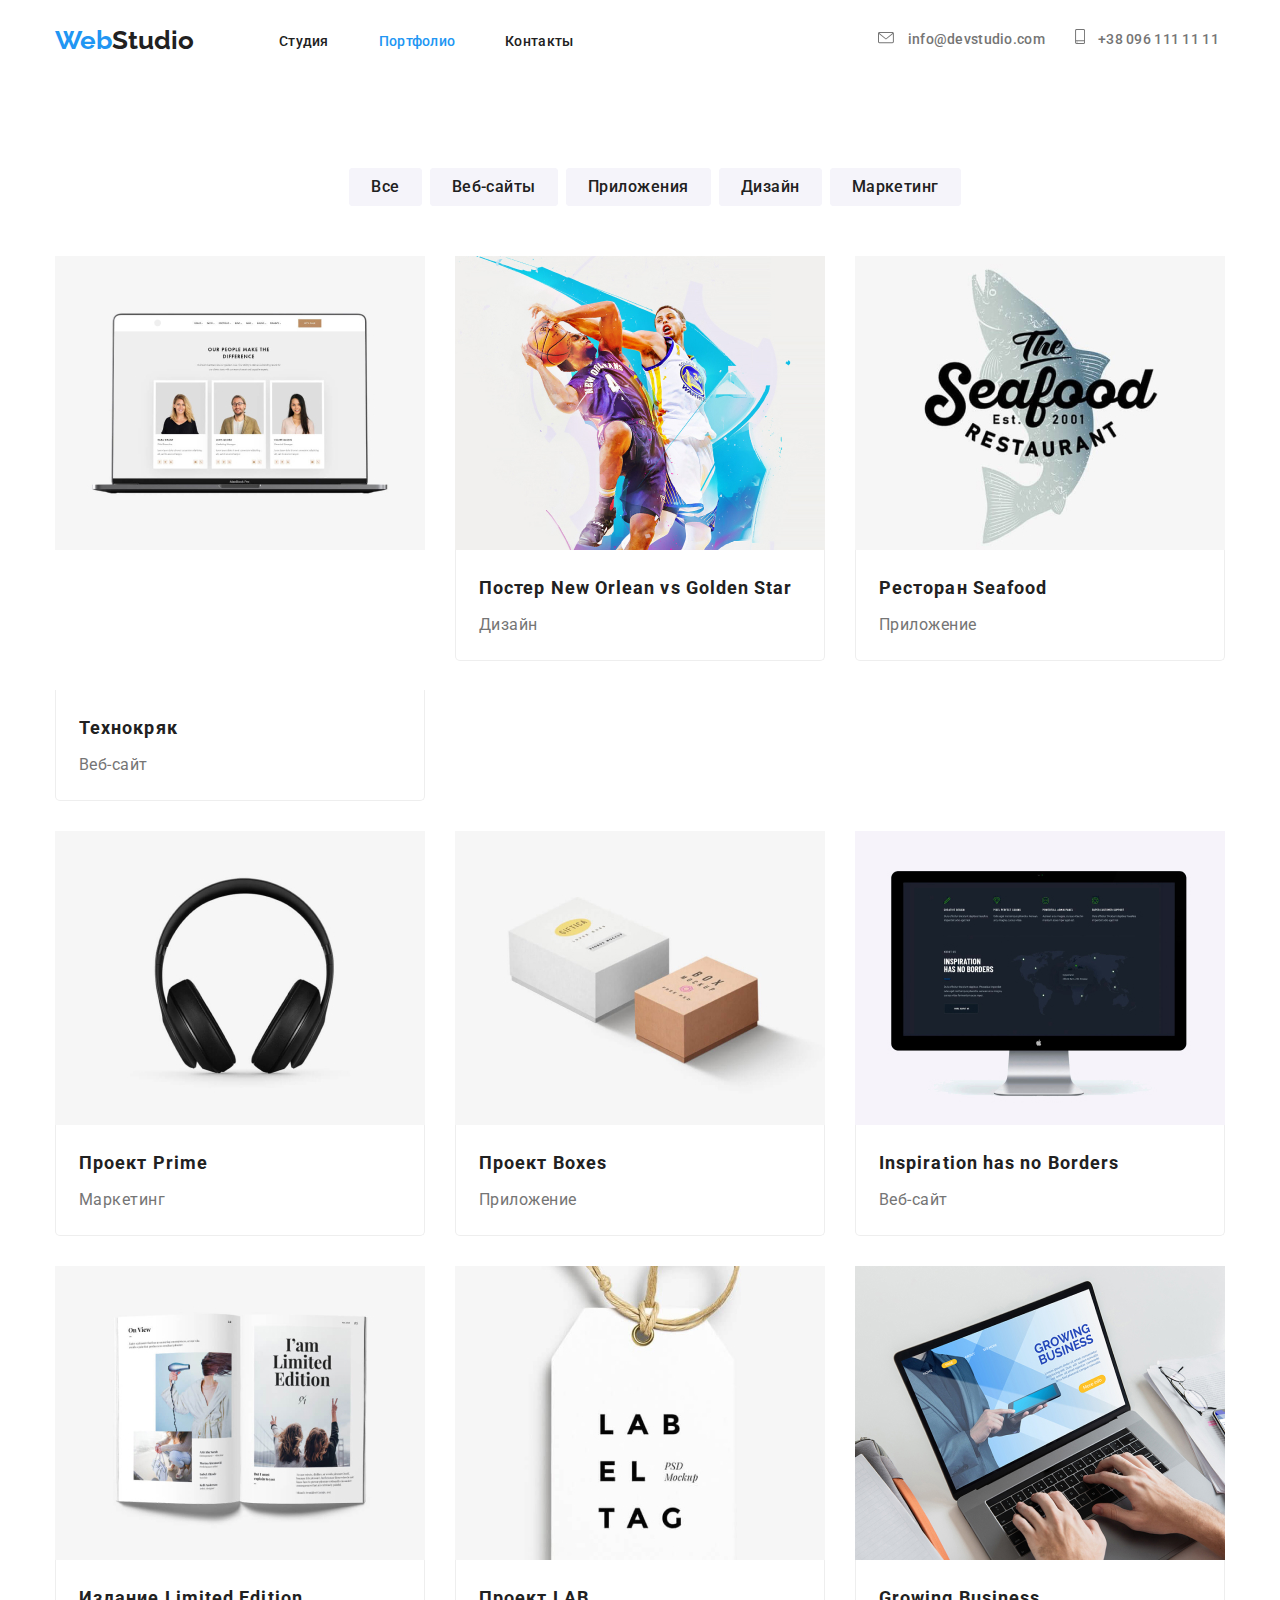
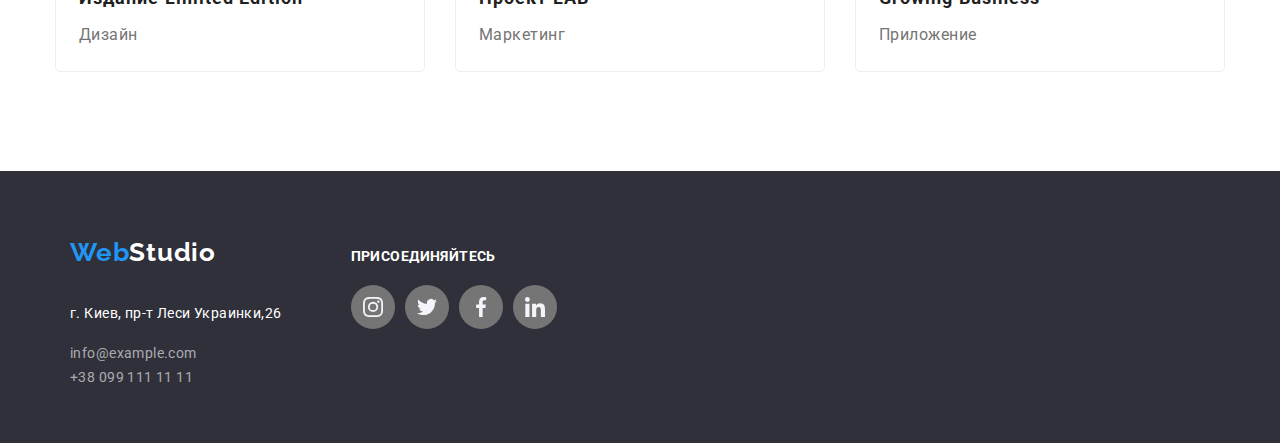
==== commit 777ca1f0: "Анимация иконок" ====
--- a/portfolio.html
+++ b/portfolio.html
@@ -72,25 +72,30 @@
             <li class="list-work-item">
               <div class="img-gallery">
                 <a class="link-work-element" href="">
-                  <img
-                    class="img-work-element"
-                    src="./images-2/port-0.jpg"
-                    alt="Технокряк"
-                    width="370"
-                  />
-                  <div class="gallery-element">
-                    <h2 class="list-work-name">Технокряк</h2>
-                    <p class="list-work-type">Веб-сайт</p>
-                  </div>
-                </a>
-              </div>
-
-              <!--<p class="list-work-text">
+                  <div class="img-gallery-element-before">
+                    <img
+                      class="img-work-element"
+                      src="./images-2/port-0.jpg"
+                      alt="Технокряк"
+                      width="370"
+                      height="294"
+                    />
+                  </div>
+                  <div class="overlay-element">
+                    <p class="list-work-text">
                       Технокряк это современная площадка распространения
                       коронавируса. Компании используют эту платформу для
                       цифрового шпионажа и атак на защищённые сервера
                       конкурентов.
-                    </p>-->
+                    </p>
+                  </div>
+
+                  <div class="gallery-element">
+                    <h2 class="list-work-name">Технокряк</h2>
+                    <p class="list-work-type">Веб-сайт</p>
+                  </div>
+                </a>
+              </div>
             </li>
             <li class="list-work-item">
               <div class="img-gallery">
--- a/css/style.css
+++ b/css/style.css
@@ -41,6 +41,7 @@
 .info:hover,
 :focus {
   color: var(--accent-color);
+  transition: transform 250ms cubic-bezier(0.4, 0, 0.2, 1);
 }
 .info.icon-smartphone {
   padding: 0px;
@@ -70,10 +71,12 @@
 }
 .logo:hover {
   color: var(--accent-color);
+  transition: transform 250ms cubic-bezier(0.4, 0, 0.2, 1);
 }
 .logo:focus {
   background-color: var(--primary-white-color);
   color: var(--accent-color);
+  transition: transform 250ms cubic-bezier(0.4, 0, 0.2, 1);
 }
 .list {
   list-style: none;
@@ -125,17 +128,21 @@
 }
 .nav-list:hover {
   color: var(--accent-color);
+  transition: transform 250ms cubic-bezier(0.4, 0, 0.2, 1);
 }
 .nav-list:focus {
   background-color: #ffffff;
   color: var(--accent-color);
+  transition: transform 250ms cubic-bezier(0.4, 0, 0.2, 1);
 }
 .nav-list-1:hover {
   color: var(--accent-color);
+  transition: transform 250ms cubic-bezier(0.4, 0, 0.2, 1);
 }
 .nav-list-1:focus {
   background-color: #ffffff;
   color: var(--accent-color);
+  transition: transform 250ms cubic-bezier(0.4, 0, 0.2, 1);
 }
 .nav-list-1,
 .nav-list-2 {
@@ -175,10 +182,12 @@
 }
 .info:hover {
   color: var(--accent-color);
+  transition: transform 250ms cubic-bezier(0.4, 0, 0.2, 1);
 }
 .info:focus {
   background-color: #ffffff;
   color: var(--accent-color);
+  transition: transform 250ms cubic-bezier(0.4, 0, 0.2, 1);
 }
 
 .container-1 {
@@ -388,7 +397,10 @@
   margin-top: 28px;
   margin-bottom: 36px;
 }
-.main-services-1 {
+.img-services {
+  position: relative;
+}
+.main-services {
   font-size: 14px;
   line-height: 1.14;
   text-align: center;
@@ -396,70 +408,21 @@
   text-transform: uppercase;
   color: var(--primary-white-color);
   background: rgba(47, 48, 58, 0.8);
-  padding-bottom: 14px;
-  padding-top: 14px;
-  margin-top: 0px;
-  margin-bottom: 0px;
-  display: block;
-  height: 70px;
-  background-repeat: no-repeat;
-  background-position: center;
-  background-size: cover;
-  margin-left: auto;
-  margin-right: auto;
-  background-image: linear-gradient(
-      rgba(47, 48, 58, 0.8),
-      rgba(47, 48, 58, 0.8)
-    ),
-    url("../images/designer.jpg");
-}
-.main-services-2 {
-  font-size: 14px;
-  line-height: 1.14;
-  text-align: center;
-  letter-spacing: 0.03em;
-  text-transform: uppercase;
-  color: var(--primary-white-color);
-  background: rgba(47, 48, 58, 0.8);
-  padding-bottom: 14px;
-  padding-top: 14px;
-  margin-top: 0px;
-  margin-bottom: 0px;
-  height: 70px;
-  background-repeat: no-repeat;
-  background-position: center;
-  background-size: cover;
-  margin-left: auto;
-  margin-right: auto;
-  background-image: linear-gradient(
-      rgba(47, 48, 58, 0.8),
-      rgba(47, 48, 58, 0.8)
-    ),
-    url("../images/mobile_app.jpg");
-}
-.main-services-3 {
-  font-size: 14px;
-  line-height: 1.14;
-  text-align: center;
-  letter-spacing: 0.03em;
-  text-transform: uppercase;
-  color: var(--primary-white-color);
-  background: rgba(47, 48, 58, 0.8);
-  padding-bottom: 14px;
-  padding-top: 14px;
-  margin-top: 0px;
-  margin-bottom: 0px;
-  height: 70px;
-  background-repeat: no-repeat;
-  background-position: center;
-  background-size: cover;
-  margin-left: auto;
-  margin-right: auto;
-  background-image: linear-gradient(
-      rgba(47, 48, 58, 0.8),
-      rgba(47, 48, 58, 0.8)
-    ),
-    url("../images/desktop_app.jpg");
+  padding-bottom: 27px;
+  padding-top: 27px;
+  margin-top: 0px;
+  margin-bottom: 0px;
+  display: flex;
+  bottom: 50%;
+  left: 50%;
+  transform: translate(-50%);
+  width: 370px;
+  justify-content: center;
+  position: absolute;
+  bottom: 0;
+}
+.main-services-list {
+  position: relative;
 }
 .main-services-list:not(:last-child) {
   margin-right: 30px;
@@ -494,15 +457,21 @@
   padding-left: 32px;
   justify-content: space-evenly;
 }
-.active-social-link:hover {
-  background-color: var(--accent-color);
-  color: var(--primary-white-color);
-}
+.active-social-link:hover,
 .active-social-link:focus {
   background-color: var(--accent-color);
-  color: var(--primary-white-color);
-}
-
+  transition: background-color transform 250ms cubic-bezier(0.4, 0, 0.2, 1);
+}
+.icon-team{
+  width: 20px;
+  height: 20px;
+  fill: currentColor;
+  transition: fill transform 250ms cubic-bezier(0.4, 0, 0.2, 1);
+}
+.icon-team:hover, 
+.icon-team:focus {
+  fill: var(--primary-white-color);
+}
 .logo-client {
   display: flex;
   justify-content: center;
@@ -516,11 +485,13 @@
 .logo-client:hover {
   color: var(--accent-color);
   border-color: var(--accent-color);
+  transition: transform 250ms cubic-bezier(0.4, 0, 0.2, 1);
 }
 .logo-client:focus {
   background-color: var(--primary-white-color);
   color: var(--accent-color);
   border-color: var(--accent-color);
+  transition: transform 250ms cubic-bezier(0.4, 0, 0.2, 1);
 }
 .section-5 {
   padding-top: 94px;
@@ -546,6 +517,7 @@
 }
 .icon:hover {
   color: var(--accent-color);
+  transition: transform 250ms cubic-bezier(0.4, 0, 0.2, 1);
 }
 .client-item:not(:last-child) {
   margin-right: 30px;
@@ -563,11 +535,6 @@
   border-radius: 50%;
   color: var(--primary-text-color);
 }
-.list-social-network svg {
-  width: 20px;
-  height: 20px;
-  fill: currentColor;
-}
 .social-link-container {
   padding-top: 72px;
 }
@@ -615,10 +582,12 @@
 .logo-2:hover {
   background-color: var(--footer-background-color);
   color: var(--accent-color);
+  transition: transform 250ms cubic-bezier(0.4, 0, 0.2, 1);
 }
 .logo-2:focus {
   background-color: var(--footer-background-color);
   color: var(--accent-color);
+  transition: transform 250ms cubic-bezier(0.4, 0, 0.2, 1);
 }
 .contacts-footer-conteiner {
   padding-left: 0px;
@@ -629,6 +598,7 @@
 :focus {
   color: var(--primary-white-color);
   background-color: var(--accent-color);
+  transition: transform 250ms cubic-bezier(0.4, 0, 0.2, 1);
 }
 .social-link-list {
   display: flex;
@@ -657,6 +627,7 @@
 :focus {
   background-color: var(--accent-color);
   color: var(--primary-white-color);
+  transition: transform 250ms cubic-bezier(0.4, 0, 0.2, 1);
 }
 .active-social-link-footer:not(:last-child) {
   margin-right: 10px;
@@ -677,10 +648,12 @@
 }
 .contacts:hover {
   color: var(--accent-color);
+  transition: transform 250ms cubic-bezier(0.4, 0, 0.2, 1);
 }
 .contacts:focus {
   background-color: var(--footer-background-color);
   color: var(--accent-color);
+  transition: transform 250ms cubic-bezier(0.4, 0, 0.2, 1);
 }
 .social-link-container {
   margin-top: 78px;
@@ -736,10 +709,11 @@
 
 .filter-button:hover,
 :focus {
-  color: var(--primary-white-color);
-  background-color: var(--accent-color);
+ 
   box-shadow: 0px 3px 1px rgba(0, 0, 0, 0.1), 0px 1px 2px rgba(0, 0, 0, 0.08),
     0px 2px 2px rgba(0, 0, 0, 0.12);
+  transition: transform 250ms cubic-bezier(0.4, 0, 0.2, 1)  color: var(--primary-white-color);
+  background-color: var(--accent-color);
 }
 .list-work-name {
   font-size: 18px;
@@ -764,6 +738,8 @@
   line-height: 1.55;
   letter-spacing: 0.03em;
   color: #ffffff;
+  margin: 0;
+  width: 100%;
 }
 .container-gallery {
   width: 1200px;
@@ -792,10 +768,13 @@
   margin-right: 30px;
   margin-bottom: 30px;
 }
+.list-work-item {
+}
 .list-work-item:hover,
 :focus {
   box-shadow: 0px 1px 1px rgba(0, 0, 0, 0.12), 0px 4px 4px rgba(0, 0, 0, 0.06),
     1px 4px 6px rgba(0, 0, 0, 0.16);
+  transition: transform 250ms cubic-bezier(0.4, 0, 0.2, 1);
 }
 .list-work-item:nth-last-child(-n + 3) {
   margin-bottom: 0px;
@@ -825,41 +804,127 @@
   flex-wrap: wrap;
   padding-top: 0px;
 }
+
 .img-gallery {
   margin-right: 0px;
   width: 370px;
 }
+.img-work-element {
+  display: block;
+}
+
+.img-gallery-element-before {
+  position: relative;
+  overflow: hidden;
+}
+.overlay-element::after {
+  content: "";
+  display: inline-block;
+  position: absolute;
+  width: 370px;
+  height: 294px;
+  opacity: 0;
+  top: 50%;
+}
+.overlay-element:hover::after{
+  opacity: 1;
+  transform: translate(-50%);
+  transition: transform 250ms cubic-bezier(0.4, 0, 0.2, 1);
+}
+/*.img-gallery-element-before:hover .overlay-element {
+  opacity: 1;
+  transition: transform 250ms cubic-bezier(0.4, 0, 0.2, 1);
+}
+.overlay-element {
+  position: absolute;
+  top: 0;
+  left: 0;
+  opacity: 0;
+  width: 100%;
+  height: 100%;
+  background-color: var(--accent-color);
+  color: var(--primary-white-color);
+  transform: translateY(100%);
+  transition: transform 250ms cubic-bezier(0.4, 0, 0.2, 1);
+}
+/*.list-work-text {
+  position: absolute;
+  top: 0;
+  left: 0;
+  width: 100%;
+  height: 100%;
+  display: flex;
+  align-items: center;
+  margin: 0;
+  background-color: var(--accent-color);
+  color: var(--primary-white-color);
+  transform: translateY(100%);
+  transition: transform 250ms cubic-bezier(0.4, 0, 0.2, 1);
+}
+/*.overlay {
+  position: absolute;
+  width: 370px;
+  height: 294px;
+  background-color: rgba(33, 150, 243, 0.9);
+}
+.overlay-list-item-link {
+  display: flex;
+  position: absolute;
+  width: 322px;
+  height: 168px;
+  left: 239px;
+  top: 325px;
+}
+.overlay-list {
+  display: flex;
+  padding: 0;
+}
+.overlay-list-item {
+  position: relative;
+}
+/*.img-gallery-element-before {
+  position: relative;
+  overflow: hidden;
+}
+
+.list-work-text::before {
+  display: inline-block;
+  position: absolute;
+  content: "";
+  width: 100%;
+  height: 100%;
+  background-color: rgba(33, 150, 243, 0.9);
+  opacity: 0;
+  top: 0;
+}
+.list-work-text:hover::before {
+  opacity: 1;
+}
+
 .img-work-element {
   display: block;
   max-width: 100%;
   height: auto;
 }
-
-/*.img-social-footer {
-  display: block;
-  width: 20px;
-  height: 20px;
-  margin-top: 0px;
-  margin-bottom: 0px;
-}
-.footer-social-link {
-  display: inline-block;
-  width: 44px;
-  height: 44px;
-  background-color: rgba(255, 255, 255, 0.1);
-  border-radius: 50%;
-  background-repeat: no-repeat;
-  background-position: center;
-}
-.insta-footer {
-  background-image: url(../images/instagram-11.svg);
-}
-.twitter-footer {
-  background-image: url(../images/twitter-11.svg);
-}
-.facebook-footer {
-  background-image: url(../images/facebook-11.svg);
-}
-.linkedin-footer {
-  background-image: url(../images/linkedin-11.svg);
-}*/
+.list-work-text {
+  font-weight: normal;
+  font-size: 18px;
+  line-height: 1.56;
+  letter-spacing: 0.03em;
+  color: var(--primary-white-color);
+  background-color: var(--accent-color);
+  margin: 0;
+  padding-left: 24px;
+  padding-right: 24px;
+  display: flex;
+  justify-content: center;
+  height: 100%;
+  width: 100%;
+  position: absolute;
+  transform: translateY(100%);
+  left: 0;
+  top: 0;
+  overflow: hidden;
+  box-sizing: border-box;
+}
+*/
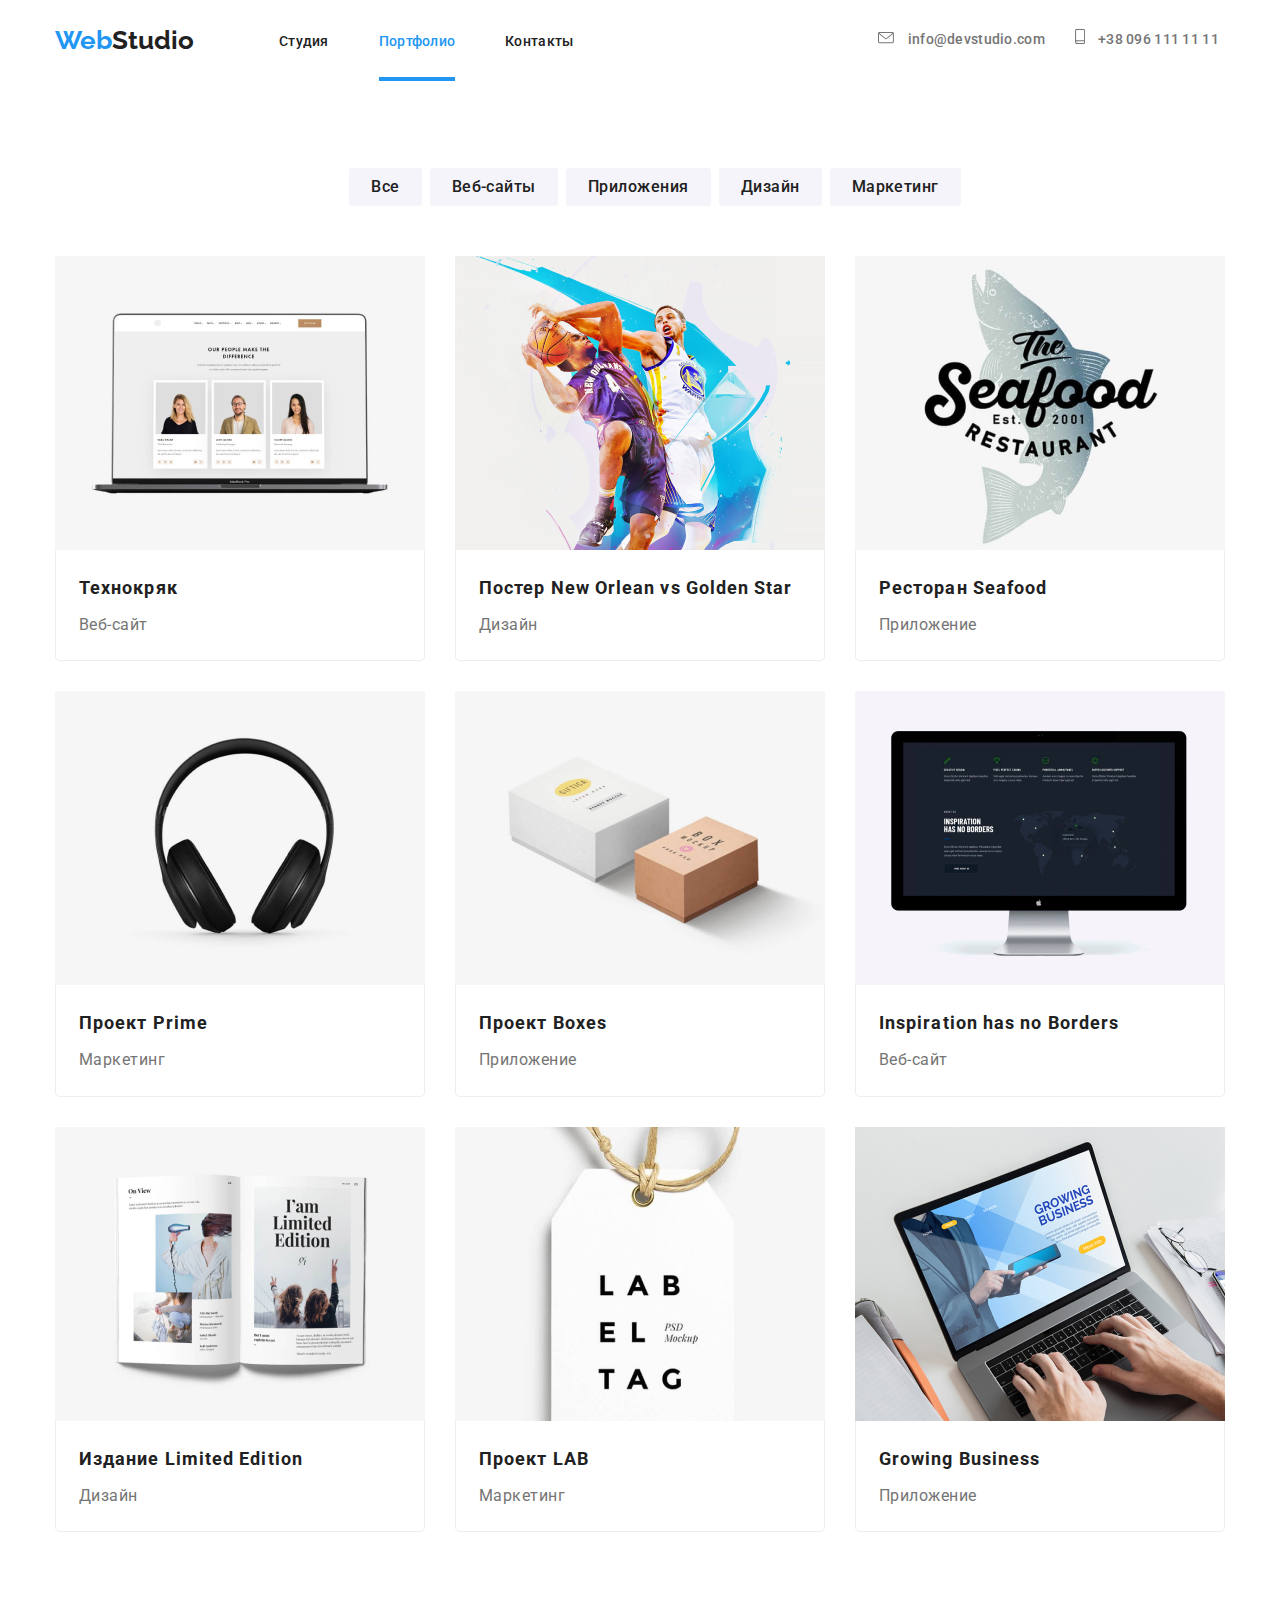
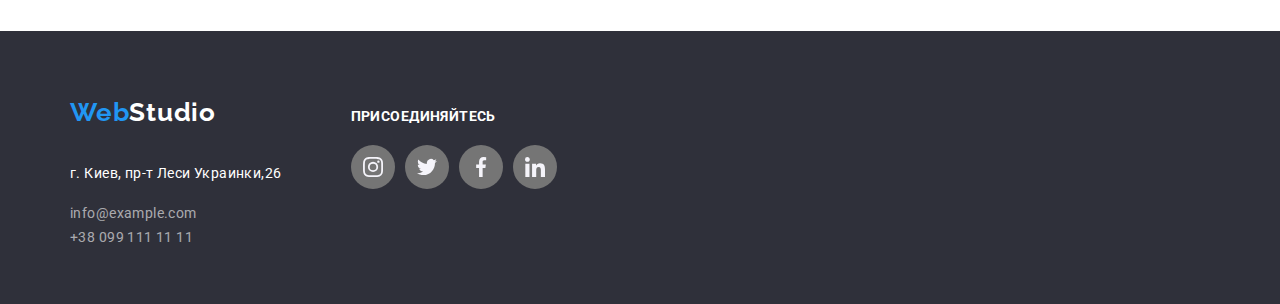
==== commit 6628e395: "Добавленна анимация" ====
--- a/portfolio.html
+++ b/portfolio.html
@@ -80,14 +80,14 @@
                       width="370"
                       height="294"
                     />
-                  </div>
-                  <div class="overlay-element">
-                    <p class="list-work-text">
-                      Технокряк это современная площадка распространения
-                      коронавируса. Компании используют эту платформу для
-                      цифрового шпионажа и атак на защищённые сервера
-                      конкурентов.
-                    </p>
+                    <div class="overlay-element">
+                      <p class="list-work-text">
+                        Технокряк это современная площадка распространения
+                        коронавируса. Компании используют эту платформу для
+                        цифрового шпионажа и атак на защищённые сервера
+                        конкурентов.
+                      </p>
+                    </div>
                   </div>
 
                   <div class="gallery-element">
@@ -99,7 +99,9 @@
             </li>
             <li class="list-work-item">
               <div class="img-gallery">
-                <a class="link-work-element" href="">
+               
+                <a class="link-work-element" href="">
+                  <div class="img-gallery-element-before">
                   <img
                     class="img-work-element"
                     src="./images-2/port-1.jpg"
@@ -107,6 +109,15 @@
                     width="370"
                     height="294"
                   />
+                  <div class="overlay-element">
+                    <p class="list-work-text">
+                      Технокряк это современная площадка распространения
+                      коронавируса. Компании используют эту платформу для
+                      цифрового шпионажа и атак на защищённые сервера
+                      конкурентов.
+                    </p>
+                  </div>
+                  </div>
                   <div class="gallery-element">
                     <h2 class="list-work-name">
                       Постер New Orlean vs Golden Star
@@ -114,17 +125,27 @@
                     <p class="list-work-type">Дизайн</p>
                   </div>
                 </a>
-              </div>
-            </li>
-            <li class="list-work-item">
-              <div class="img-gallery">
-                <a class="link-work-element" href="">
+              
+            </li>
+            <li class="list-work-item">
+              <div class="img-gallery">
+                <a class="link-work-element" href="">
+                  <div class="img-gallery-element-before">
                   <img
                     class="img-work-element"
                     src="./images-2/port-2.jpg"
                     alt="Ресторан Seafood"
                     width="370"
                   />
+                  <div class="overlay-element">
+                    <p class="list-work-text">
+                      Технокряк это современная площадка распространения
+                      коронавируса. Компании используют эту платформу для
+                      цифрового шпионажа и атак на защищённые сервера
+                      конкурентов.
+                    </p>
+                  </div>
+                  </div>
                   <div class="gallery-element">
                     <h2 class="list-work-name">Ресторан Seafood</h2>
                     <p class="list-work-type">Приложение</p>
@@ -135,12 +156,22 @@
             <li class="list-work-item">
               <div class="img-gallery">
                 <a class="link-work-element" href="">
+                  <div class="img-gallery-element-before">
                   <img
                     class="img-work-element"
                     src="./images-2/port-3.jpg"
                     alt="Проект Prime"
                     width="370"
                   />
+                  <div class="overlay-element">
+                    <p class="list-work-text">
+                      Технокряк это современная площадка распространения
+                      коронавируса. Компании используют эту платформу для
+                      цифрового шпионажа и атак на защищённые сервера
+                      конкурентов.
+                    </p>
+                  </div>
+                  </div>
                   <div class="gallery-element">
                     <h2 class="list-work-name">Проект Prime</h2>
                     <p class="list-work-type">Маркетинг</p>
@@ -151,12 +182,22 @@
             <li class="list-work-item">
               <div class="img-gallery">
                 <a class="link-work-element" href="">
+                  <div class="img-gallery-element-before">
                   <img
                     class="img-work-element"
                     src="./images-2/port-4.jpg"
                     alt="Проект Boxes"
                     width="370"
                   />
+                  <div class="overlay-element">
+                    <p class="list-work-text">
+                      Технокряк это современная площадка распространения
+                      коронавируса. Компании используют эту платформу для
+                      цифрового шпионажа и атак на защищённые сервера
+                      конкурентов.
+                    </p>
+                  </div>
+                  </div>
                   <div class="gallery-element">
                     <h2 class="list-work-name">Проект Boxes</h2>
                     <p class="list-work-type">Приложение</p>
@@ -167,12 +208,22 @@
             <li class="list-work-item">
               <div class="img-gallery">
                 <a class="link-work-element" href="">
+                  <div class="img-gallery-element-before">
                   <img
                     class="img-work-element"
                     src="./images-2/port-5.jpg"
                     alt="Inspiration has no Borders"
                     width="370"
                   />
+                  <div class="overlay-element">
+                    <p class="list-work-text">
+                      Технокряк это современная площадка распространения
+                      коронавируса. Компании используют эту платформу для
+                      цифрового шпионажа и атак на защищённые сервера
+                      конкурентов.
+                    </p>
+                  </div>
+                  </div>
                   <div class="gallery-element">
                     <h2 class="list-work-name" lang="en">
                       Inspiration has no Borders
@@ -185,12 +236,22 @@
             <li class="list-work-item">
               <div class="img-gallery">
                 <a class="link-work-element" href="">
+                  <div class="img-gallery-element-before">
                   <img
                     class="img-work-element"
                     src="./images-2/port-6.jpg"
                     alt="Издание Limited Edition"
                     width="370"
                   />
+                  <div class="overlay-element">
+                    <p class="list-work-text">
+                      Технокряк это современная площадка распространения
+                      коронавируса. Компании используют эту платформу для
+                      цифрового шпионажа и атак на защищённые сервера
+                      конкурентов.
+                    </p>
+                  </div>
+                  </div>
                   <div class="gallery-element">
                     <h2 class="list-work-name">Издание Limited Edition</h2>
                     <p class="list-work-type">Дизайн</p>
@@ -201,12 +262,22 @@
             <li class="list-work-item">
               <div class="img-gallery">
                 <a class="link-work-element" href="">
+                  <div class="img-gallery-element-before">
                   <img
                     class="img-work-element"
                     src="./images-2/port-7.jpg"
                     alt="Проект LAB"
                     width="370"
                   />
+                  <div class="overlay-element">
+                    <p class="list-work-text">
+                      Технокряк это современная площадка распространения
+                      коронавируса. Компании используют эту платформу для
+                      цифрового шпионажа и атак на защищённые сервера
+                      конкурентов.
+                    </p>
+                  </div>
+                  </div>
                   <div class="gallery-element">
                     <h2 class="list-work-name">Проект LAB</h2>
                     <p class="list-work-type">Маркетинг</p>
@@ -217,12 +288,22 @@
             <li class="list-work-item">
               <div class="img-gallery">
                 <a class="link-work-element" href="">
+                  <div class="img-gallery-element-before">
                   <img
                     class="img-work-element"
                     src="./images-2/port-8.jpg"
                     alt="Growing Business"
                     width="370"
                   />
+                  <div class="overlay-element">
+                    <p class="list-work-text">
+                      Технокряк это современная площадка распространения
+                      коронавируса. Компании используют эту платформу для
+                      цифрового шпионажа и атак на защищённые сервера
+                      конкурентов.
+                    </p>
+                  </div>
+                  </div>
                   <div class="gallery-element">
                     <h2 class="list-work-name" lang="en">Growing Business</h2>
                     <p class="list-work-type">Приложение</p>
--- a/css/style.css
+++ b/css/style.css
@@ -69,14 +69,10 @@
   font-style: normal;
   font-weight: bold;
 }
-.logo:hover {
-  color: var(--accent-color);
-  transition: transform 250ms cubic-bezier(0.4, 0, 0.2, 1);
-}
+.logo:hover,
 .logo:focus {
   background-color: var(--primary-white-color);
   color: var(--accent-color);
-  transition: transform 250ms cubic-bezier(0.4, 0, 0.2, 1);
 }
 .list {
   list-style: none;
@@ -103,6 +99,7 @@
   line-height: 1.19;
   color: var(--primary-title-color);
   margin-right: 85px;
+  transition: all 250ms cubic-bezier(0.4, 0, 0.2, 1);
 }
 .web {
   color: #2196f3;
@@ -125,19 +122,18 @@
   line-height: 1.14;
   letter-spacing: 0.02em;
   color: var(--primary-title-color);
+  transition: all 250ms cubic-bezier(0.4, 0, 0.2, 1);
+  position: relative;
 }
 .nav-list:hover {
   color: var(--accent-color);
-  transition: transform 250ms cubic-bezier(0.4, 0, 0.2, 1);
 }
 .nav-list:focus {
   background-color: #ffffff;
   color: var(--accent-color);
-  transition: transform 250ms cubic-bezier(0.4, 0, 0.2, 1);
 }
 .nav-list-1:hover {
   color: var(--accent-color);
-  transition: transform 250ms cubic-bezier(0.4, 0, 0.2, 1);
 }
 .nav-list-1:focus {
   background-color: #ffffff;
@@ -151,6 +147,40 @@
   line-height: 1.14;
   letter-spacing: 0.02em;
   color: var(--accent-color);
+  transition: all 250ms cubic-bezier(0.4, 0, 0.2, 1);
+  position: relative;
+}
+.nav-list::after {
+  content: "";
+  display: block;
+  width: 100%;
+  height: 4px;
+  background-color: var(--accent-color);
+  margin-top: 27px;
+  position: absolute;
+  opacity: 0;
+  transition: opacity 250ms cubic-bezier(0.4, 0, 0.2, 1);
+}
+.nav-list:hover::after {
+  opacity: 1;
+}
+.nav-list-1::after {
+  content: "";
+  display: block;
+  width: 100%;
+  height: 4px;
+  background-color: var(--accent-color);
+  margin-top: 27px;
+  position: absolute;
+}
+.nav-list-2::after {
+  content: "";
+  display: block;
+  width: 100%;
+  height: 4px;
+  background-color: var(--accent-color);
+  margin-top: 27px;
+  position: absolute;
 }
 .nav-list-items {
   padding: 0px;
@@ -179,15 +209,14 @@
   line-height: 0.9;
   letter-spacing: 0.02em;
   color: var(--primary-text-color);
+  transition: color 1250ms cubic-bezier(0.4, 0, 0.2, 1);
 }
 .info:hover {
   color: var(--accent-color);
-  transition: transform 250ms cubic-bezier(0.4, 0, 0.2, 1);
 }
 .info:focus {
   background-color: #ffffff;
   color: var(--accent-color);
-  transition: transform 250ms cubic-bezier(0.4, 0, 0.2, 1);
 }
 
 .container-1 {
@@ -457,20 +486,29 @@
   padding-left: 32px;
   justify-content: space-evenly;
 }
+.active-social-link {
+  display: flex;
+  justify-content: center;
+  align-items: center;
+  width: 44px;
+  height: 44px;
+  border-radius: 50%;
+  color: var(--primary-text-color);
+  transition: background-color 250ms cubic-bezier(0.4, 0, 0.2, 1);
+}
 .active-social-link:hover,
 .active-social-link:focus {
   background-color: var(--accent-color);
-  transition: background-color transform 250ms cubic-bezier(0.4, 0, 0.2, 1);
-}
-.icon-team{
+}
+.icon-team {
   width: 20px;
   height: 20px;
   fill: currentColor;
-  transition: fill transform 250ms cubic-bezier(0.4, 0, 0.2, 1);
-}
-.icon-team:hover, 
+  transition: color 250ms cubic-bezier(0.4, 0, 0.2, 1);
+}
+.icon-team:hover,
 .icon-team:focus {
-  fill: var(--primary-white-color);
+  color: var(--primary-white-color);
 }
 .logo-client {
   display: flex;
@@ -481,18 +519,15 @@
   border: 1px solid #afb1b8;
   border-radius: 4px;
   color: var(--primary-text-color);
-}
-.logo-client:hover {
+  transition: all 250ms cubic-bezier(0.4, 0, 0.2, 1);
+}
+.logo-client:hover,
+.logo-client:focus {
   color: var(--accent-color);
   border-color: var(--accent-color);
-  transition: transform 250ms cubic-bezier(0.4, 0, 0.2, 1);
-}
-.logo-client:focus {
   background-color: var(--primary-white-color);
-  color: var(--accent-color);
-  border-color: var(--accent-color);
-  transition: transform 250ms cubic-bezier(0.4, 0, 0.2, 1);
-}
+}
+
 .section-5 {
   padding-top: 94px;
   padding-bottom: 88px;
@@ -526,15 +561,7 @@
   margin-top: 16px;
   margin-bottom: 24px;
 }
-.list-social-network a {
-  display: flex;
-  justify-content: center;
-  align-items: center;
-  width: 44px;
-  height: 44px;
-  border-radius: 50%;
-  color: var(--primary-text-color);
-}
+
 .social-link-container {
   padding-top: 72px;
 }
@@ -622,12 +649,11 @@
   display: flex;
   justify-content: center;
   align-items: center;
+  transition: background-color 250ms cubic-bezier(0.4, 0, 0.2, 1);
 }
 .footer-social-link:hover,
 :focus {
   background-color: var(--accent-color);
-  color: var(--primary-white-color);
-  transition: transform 250ms cubic-bezier(0.4, 0, 0.2, 1);
 }
 .active-social-link-footer:not(:last-child) {
   margin-right: 10px;
@@ -685,6 +711,7 @@
   padding-left: 22px;
   padding-right: 22px;
   border-radius: 4px;
+  transition: all 250ms cubic-bezier(0.4, 0, 0.2, 1);
 }
 .filter-button-container {
   display: flex;
@@ -709,11 +736,10 @@
 
 .filter-button:hover,
 :focus {
- 
   box-shadow: 0px 3px 1px rgba(0, 0, 0, 0.1), 0px 1px 2px rgba(0, 0, 0, 0.08),
     0px 2px 2px rgba(0, 0, 0, 0.12);
-  transition: transform 250ms cubic-bezier(0.4, 0, 0.2, 1)  color: var(--primary-white-color);
   background-color: var(--accent-color);
+  color: var(--primary-white-color);
 }
 .list-work-name {
   font-size: 18px;
@@ -817,114 +843,21 @@
   position: relative;
   overflow: hidden;
 }
-.overlay-element::after {
-  content: "";
-  display: inline-block;
-  position: absolute;
-  width: 370px;
-  height: 294px;
-  opacity: 0;
-  top: 50%;
-}
-.overlay-element:hover::after{
-  opacity: 1;
-  transform: translate(-50%);
-  transition: transform 250ms cubic-bezier(0.4, 0, 0.2, 1);
-}
-/*.img-gallery-element-before:hover .overlay-element {
-  opacity: 1;
-  transition: transform 250ms cubic-bezier(0.4, 0, 0.2, 1);
+.img-gallery-element-before:hover .overlay-element {
+  transform: translateY(0);
+  background-color: var(--accent-color);
+  display: flex;
+  align-items: center;
+  padding-left: 24px;
+  padding-right: 24px;
+  background-color: rgba(33, 150, 243, 0.9);
 }
 .overlay-element {
-  position: absolute;
-  top: 0;
-  left: 0;
-  opacity: 0;
-  width: 100%;
-  height: 100%;
-  background-color: var(--accent-color);
-  color: var(--primary-white-color);
-  transform: translateY(100%);
-  transition: transform 250ms cubic-bezier(0.4, 0, 0.2, 1);
-}
-/*.list-work-text {
   position: absolute;
   top: 0;
   left: 0;
   width: 100%;
   height: 100%;
-  display: flex;
-  align-items: center;
-  margin: 0;
-  background-color: var(--accent-color);
-  color: var(--primary-white-color);
   transform: translateY(100%);
   transition: transform 250ms cubic-bezier(0.4, 0, 0.2, 1);
 }
-/*.overlay {
-  position: absolute;
-  width: 370px;
-  height: 294px;
-  background-color: rgba(33, 150, 243, 0.9);
-}
-.overlay-list-item-link {
-  display: flex;
-  position: absolute;
-  width: 322px;
-  height: 168px;
-  left: 239px;
-  top: 325px;
-}
-.overlay-list {
-  display: flex;
-  padding: 0;
-}
-.overlay-list-item {
-  position: relative;
-}
-/*.img-gallery-element-before {
-  position: relative;
-  overflow: hidden;
-}
-
-.list-work-text::before {
-  display: inline-block;
-  position: absolute;
-  content: "";
-  width: 100%;
-  height: 100%;
-  background-color: rgba(33, 150, 243, 0.9);
-  opacity: 0;
-  top: 0;
-}
-.list-work-text:hover::before {
-  opacity: 1;
-}
-
-.img-work-element {
-  display: block;
-  max-width: 100%;
-  height: auto;
-}
-.list-work-text {
-  font-weight: normal;
-  font-size: 18px;
-  line-height: 1.56;
-  letter-spacing: 0.03em;
-  color: var(--primary-white-color);
-  background-color: var(--accent-color);
-  margin: 0;
-  padding-left: 24px;
-  padding-right: 24px;
-  display: flex;
-  justify-content: center;
-  height: 100%;
-  width: 100%;
-  position: absolute;
-  transform: translateY(100%);
-  left: 0;
-  top: 0;
-  overflow: hidden;
-  box-sizing: border-box;
-}
-*/
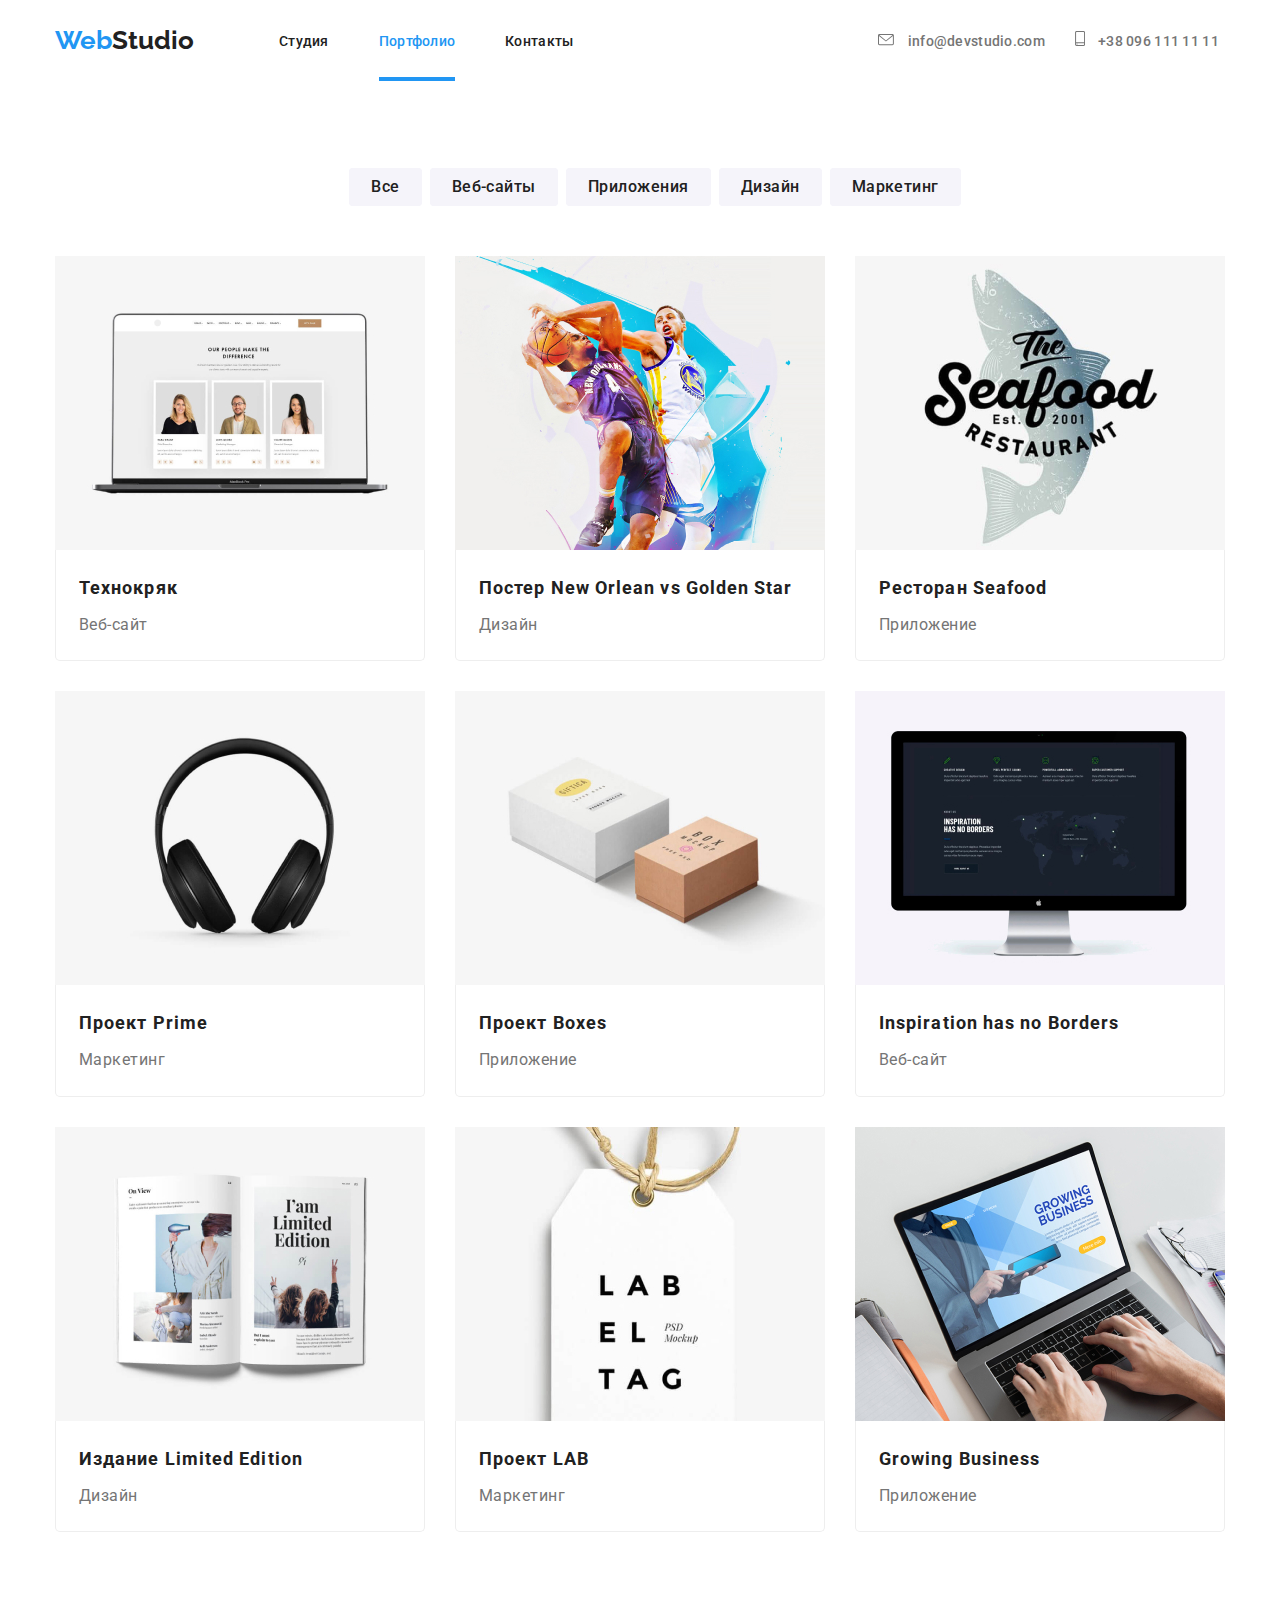
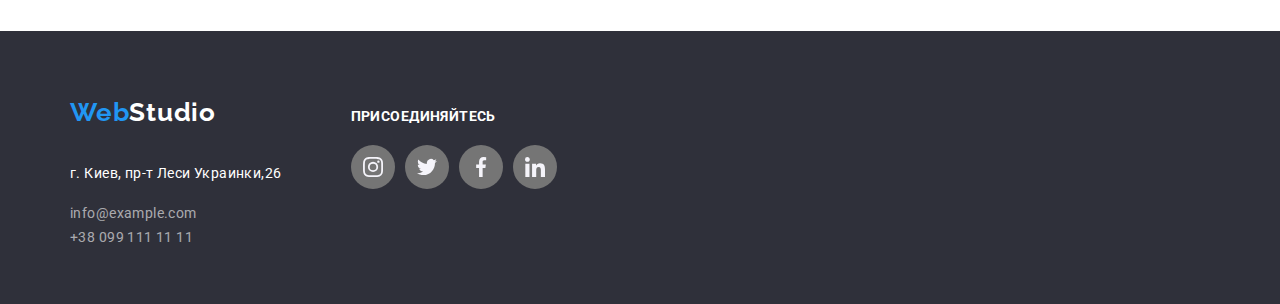
==== commit 99208149: "Добавляет анимацию в футере" ====
--- a/portfolio.html
+++ b/portfolio.html
@@ -99,24 +99,23 @@
             </li>
             <li class="list-work-item">
               <div class="img-gallery">
-               
-                <a class="link-work-element" href="">
-                  <div class="img-gallery-element-before">
-                  <img
-                    class="img-work-element"
-                    src="./images-2/port-1.jpg"
-                    alt="Постер New Orlean vs Golden Star"
-                    width="370"
-                    height="294"
-                  />
-                  <div class="overlay-element">
-                    <p class="list-work-text">
-                      Технокряк это современная площадка распространения
-                      коронавируса. Компании используют эту платформу для
-                      цифрового шпионажа и атак на защищённые сервера
-                      конкурентов.
-                    </p>
-                  </div>
+                <a class="link-work-element" href="">
+                  <div class="img-gallery-element-before">
+                    <img
+                      class="img-work-element"
+                      src="./images-2/port-1.jpg"
+                      alt="Постер New Orlean vs Golden Star"
+                      width="370"
+                      height="294"
+                    />
+                    <div class="overlay-element">
+                      <p class="list-work-text">
+                        Технокряк это современная площадка распространения
+                        коронавируса. Компании используют эту платформу для
+                        цифрового шпионажа и атак на защищённые сервера
+                        конкурентов.
+                      </p>
+                    </div>
                   </div>
                   <div class="gallery-element">
                     <h2 class="list-work-name">
@@ -125,26 +124,26 @@
                     <p class="list-work-type">Дизайн</p>
                   </div>
                 </a>
-              
-            </li>
-            <li class="list-work-item">
-              <div class="img-gallery">
-                <a class="link-work-element" href="">
-                  <div class="img-gallery-element-before">
-                  <img
-                    class="img-work-element"
-                    src="./images-2/port-2.jpg"
-                    alt="Ресторан Seafood"
-                    width="370"
-                  />
-                  <div class="overlay-element">
-                    <p class="list-work-text">
-                      Технокряк это современная площадка распространения
-                      коронавируса. Компании используют эту платформу для
-                      цифрового шпионажа и атак на защищённые сервера
-                      конкурентов.
-                    </p>
-                  </div>
+              </div>
+            </li>
+            <li class="list-work-item">
+              <div class="img-gallery">
+                <a class="link-work-element" href="">
+                  <div class="img-gallery-element-before">
+                    <img
+                      class="img-work-element"
+                      src="./images-2/port-2.jpg"
+                      alt="Ресторан Seafood"
+                      width="370"
+                    />
+                    <div class="overlay-element">
+                      <p class="list-work-text">
+                        Технокряк это современная площадка распространения
+                        коронавируса. Компании используют эту платформу для
+                        цифрового шпионажа и атак на защищённые сервера
+                        конкурентов.
+                      </p>
+                    </div>
                   </div>
                   <div class="gallery-element">
                     <h2 class="list-work-name">Ресторан Seafood</h2>
@@ -157,20 +156,20 @@
               <div class="img-gallery">
                 <a class="link-work-element" href="">
                   <div class="img-gallery-element-before">
-                  <img
-                    class="img-work-element"
-                    src="./images-2/port-3.jpg"
-                    alt="Проект Prime"
-                    width="370"
-                  />
-                  <div class="overlay-element">
-                    <p class="list-work-text">
-                      Технокряк это современная площадка распространения
-                      коронавируса. Компании используют эту платформу для
-                      цифрового шпионажа и атак на защищённые сервера
-                      конкурентов.
-                    </p>
-                  </div>
+                    <img
+                      class="img-work-element"
+                      src="./images-2/port-3.jpg"
+                      alt="Проект Prime"
+                      width="370"
+                    />
+                    <div class="overlay-element">
+                      <p class="list-work-text">
+                        Технокряк это современная площадка распространения
+                        коронавируса. Компании используют эту платформу для
+                        цифрового шпионажа и атак на защищённые сервера
+                        конкурентов.
+                      </p>
+                    </div>
                   </div>
                   <div class="gallery-element">
                     <h2 class="list-work-name">Проект Prime</h2>
@@ -183,20 +182,20 @@
               <div class="img-gallery">
                 <a class="link-work-element" href="">
                   <div class="img-gallery-element-before">
-                  <img
-                    class="img-work-element"
-                    src="./images-2/port-4.jpg"
-                    alt="Проект Boxes"
-                    width="370"
-                  />
-                  <div class="overlay-element">
-                    <p class="list-work-text">
-                      Технокряк это современная площадка распространения
-                      коронавируса. Компании используют эту платформу для
-                      цифрового шпионажа и атак на защищённые сервера
-                      конкурентов.
-                    </p>
-                  </div>
+                    <img
+                      class="img-work-element"
+                      src="./images-2/port-4.jpg"
+                      alt="Проект Boxes"
+                      width="370"
+                    />
+                    <div class="overlay-element">
+                      <p class="list-work-text">
+                        Технокряк это современная площадка распространения
+                        коронавируса. Компании используют эту платформу для
+                        цифрового шпионажа и атак на защищённые сервера
+                        конкурентов.
+                      </p>
+                    </div>
                   </div>
                   <div class="gallery-element">
                     <h2 class="list-work-name">Проект Boxes</h2>
@@ -209,20 +208,20 @@
               <div class="img-gallery">
                 <a class="link-work-element" href="">
                   <div class="img-gallery-element-before">
-                  <img
-                    class="img-work-element"
-                    src="./images-2/port-5.jpg"
-                    alt="Inspiration has no Borders"
-                    width="370"
-                  />
-                  <div class="overlay-element">
-                    <p class="list-work-text">
-                      Технокряк это современная площадка распространения
-                      коронавируса. Компании используют эту платформу для
-                      цифрового шпионажа и атак на защищённые сервера
-                      конкурентов.
-                    </p>
-                  </div>
+                    <img
+                      class="img-work-element"
+                      src="./images-2/port-5.jpg"
+                      alt="Inspiration has no Borders"
+                      width="370"
+                    />
+                    <div class="overlay-element">
+                      <p class="list-work-text">
+                        Технокряк это современная площадка распространения
+                        коронавируса. Компании используют эту платформу для
+                        цифрового шпионажа и атак на защищённые сервера
+                        конкурентов.
+                      </p>
+                    </div>
                   </div>
                   <div class="gallery-element">
                     <h2 class="list-work-name" lang="en">
@@ -237,20 +236,20 @@
               <div class="img-gallery">
                 <a class="link-work-element" href="">
                   <div class="img-gallery-element-before">
-                  <img
-                    class="img-work-element"
-                    src="./images-2/port-6.jpg"
-                    alt="Издание Limited Edition"
-                    width="370"
-                  />
-                  <div class="overlay-element">
-                    <p class="list-work-text">
-                      Технокряк это современная площадка распространения
-                      коронавируса. Компании используют эту платформу для
-                      цифрового шпионажа и атак на защищённые сервера
-                      конкурентов.
-                    </p>
-                  </div>
+                    <img
+                      class="img-work-element"
+                      src="./images-2/port-6.jpg"
+                      alt="Издание Limited Edition"
+                      width="370"
+                    />
+                    <div class="overlay-element">
+                      <p class="list-work-text">
+                        Технокряк это современная площадка распространения
+                        коронавируса. Компании используют эту платформу для
+                        цифрового шпионажа и атак на защищённые сервера
+                        конкурентов.
+                      </p>
+                    </div>
                   </div>
                   <div class="gallery-element">
                     <h2 class="list-work-name">Издание Limited Edition</h2>
@@ -263,20 +262,20 @@
               <div class="img-gallery">
                 <a class="link-work-element" href="">
                   <div class="img-gallery-element-before">
-                  <img
-                    class="img-work-element"
-                    src="./images-2/port-7.jpg"
-                    alt="Проект LAB"
-                    width="370"
-                  />
-                  <div class="overlay-element">
-                    <p class="list-work-text">
-                      Технокряк это современная площадка распространения
-                      коронавируса. Компании используют эту платформу для
-                      цифрового шпионажа и атак на защищённые сервера
-                      конкурентов.
-                    </p>
-                  </div>
+                    <img
+                      class="img-work-element"
+                      src="./images-2/port-7.jpg"
+                      alt="Проект LAB"
+                      width="370"
+                    />
+                    <div class="overlay-element">
+                      <p class="list-work-text">
+                        Технокряк это современная площадка распространения
+                        коронавируса. Компании используют эту платформу для
+                        цифрового шпионажа и атак на защищённые сервера
+                        конкурентов.
+                      </p>
+                    </div>
                   </div>
                   <div class="gallery-element">
                     <h2 class="list-work-name">Проект LAB</h2>
@@ -289,20 +288,20 @@
               <div class="img-gallery">
                 <a class="link-work-element" href="">
                   <div class="img-gallery-element-before">
-                  <img
-                    class="img-work-element"
-                    src="./images-2/port-8.jpg"
-                    alt="Growing Business"
-                    width="370"
-                  />
-                  <div class="overlay-element">
-                    <p class="list-work-text">
-                      Технокряк это современная площадка распространения
-                      коронавируса. Компании используют эту платформу для
-                      цифрового шпионажа и атак на защищённые сервера
-                      конкурентов.
-                    </p>
-                  </div>
+                    <img
+                      class="img-work-element"
+                      src="./images-2/port-8.jpg"
+                      alt="Growing Business"
+                      width="370"
+                    />
+                    <div class="overlay-element">
+                      <p class="list-work-text">
+                        Технокряк это современная площадка распространения
+                        коронавируса. Компании используют эту платформу для
+                        цифрового шпионажа и атак на защищённые сервера
+                        конкурентов.
+                      </p>
+                    </div>
                   </div>
                   <div class="gallery-element">
                     <h2 class="list-work-name" lang="en">Growing Business</h2>
@@ -324,8 +323,8 @@
           <address class="address-block">
             <p class="address">г. Киев, пр-т Леси Украинки,26</p>
             <ul class="contacts-footer-conteiner">
-              <li><a class="contacts" href=""> info@example.com</a></li>
-              <li><a class="contacts" href=""> +38 099 111 11 11</a></li>
+              <li><a class="contacts-footer" href=""> info@example.com</a></li>
+              <li><a class="contacts-footer" href=""> +38 099 111 11 11</a></li>
             </ul>
           </address>
         </div>
--- a/css/style.css
+++ b/css/style.css
@@ -193,6 +193,8 @@
   padding: 0px;
   display: flex;
   flex-wrap: nowrap;
+}
+.contacts-footer {
 }
 .contacts-element-1,
 .contacts-element-2 {
@@ -663,7 +665,7 @@
   height: 20px;
   fill: currentColor;
 }
-.contacts {
+.contacts-footer {
   font-family: Roboto;
   font-style: normal;
   font-weight: normal;
@@ -671,15 +673,12 @@
   line-height: 1.71;
   letter-spacing: 0.03em;
   color: rgba(255, 255, 255, 0.6);
-}
-.contacts:hover {
-  color: var(--accent-color);
-  transition: transform 250ms cubic-bezier(0.4, 0, 0.2, 1);
-}
-.contacts:focus {
+  transition: color 250ms cubic-bezier(0.4, 0, 0.2, 1);
+}
+.contacts-footer:hover,
+.contacts-footer:focus {
   background-color: var(--footer-background-color);
   color: var(--accent-color);
-  transition: transform 250ms cubic-bezier(0.4, 0, 0.2, 1);
 }
 .social-link-container {
   margin-top: 78px;
@@ -800,7 +799,6 @@
 :focus {
   box-shadow: 0px 1px 1px rgba(0, 0, 0, 0.12), 0px 4px 4px rgba(0, 0, 0, 0.06),
     1px 4px 6px rgba(0, 0, 0, 0.16);
-  transition: transform 250ms cubic-bezier(0.4, 0, 0.2, 1);
 }
 .list-work-item:nth-last-child(-n + 3) {
   margin-bottom: 0px;
@@ -851,6 +849,19 @@
   padding-left: 24px;
   padding-right: 24px;
   background-color: rgba(33, 150, 243, 0.9);
+  box-shadow: 0px 1px 1px rgba(0, 0, 0, 0.12), 0px 4px 4px rgba(0, 0, 0, 0.06),
+    1px 4px 6px rgba(0, 0, 0, 0.16);
+}
+.img-gallery-element-before:focus .overlay-element {
+  transform: translateY(0);
+  background-color: var(--accent-color);
+  display: flex;
+  align-items: center;
+  padding-left: 24px;
+  padding-right: 24px;
+  background-color: rgba(33, 150, 243, 0.9);
+  box-shadow: 0px 1px 1px rgba(0, 0, 0, 0.12), 0px 4px 4px rgba(0, 0, 0, 0.06),
+    1px 4px 6px rgba(0, 0, 0, 0.16);
 }
 .overlay-element {
   position: absolute;
